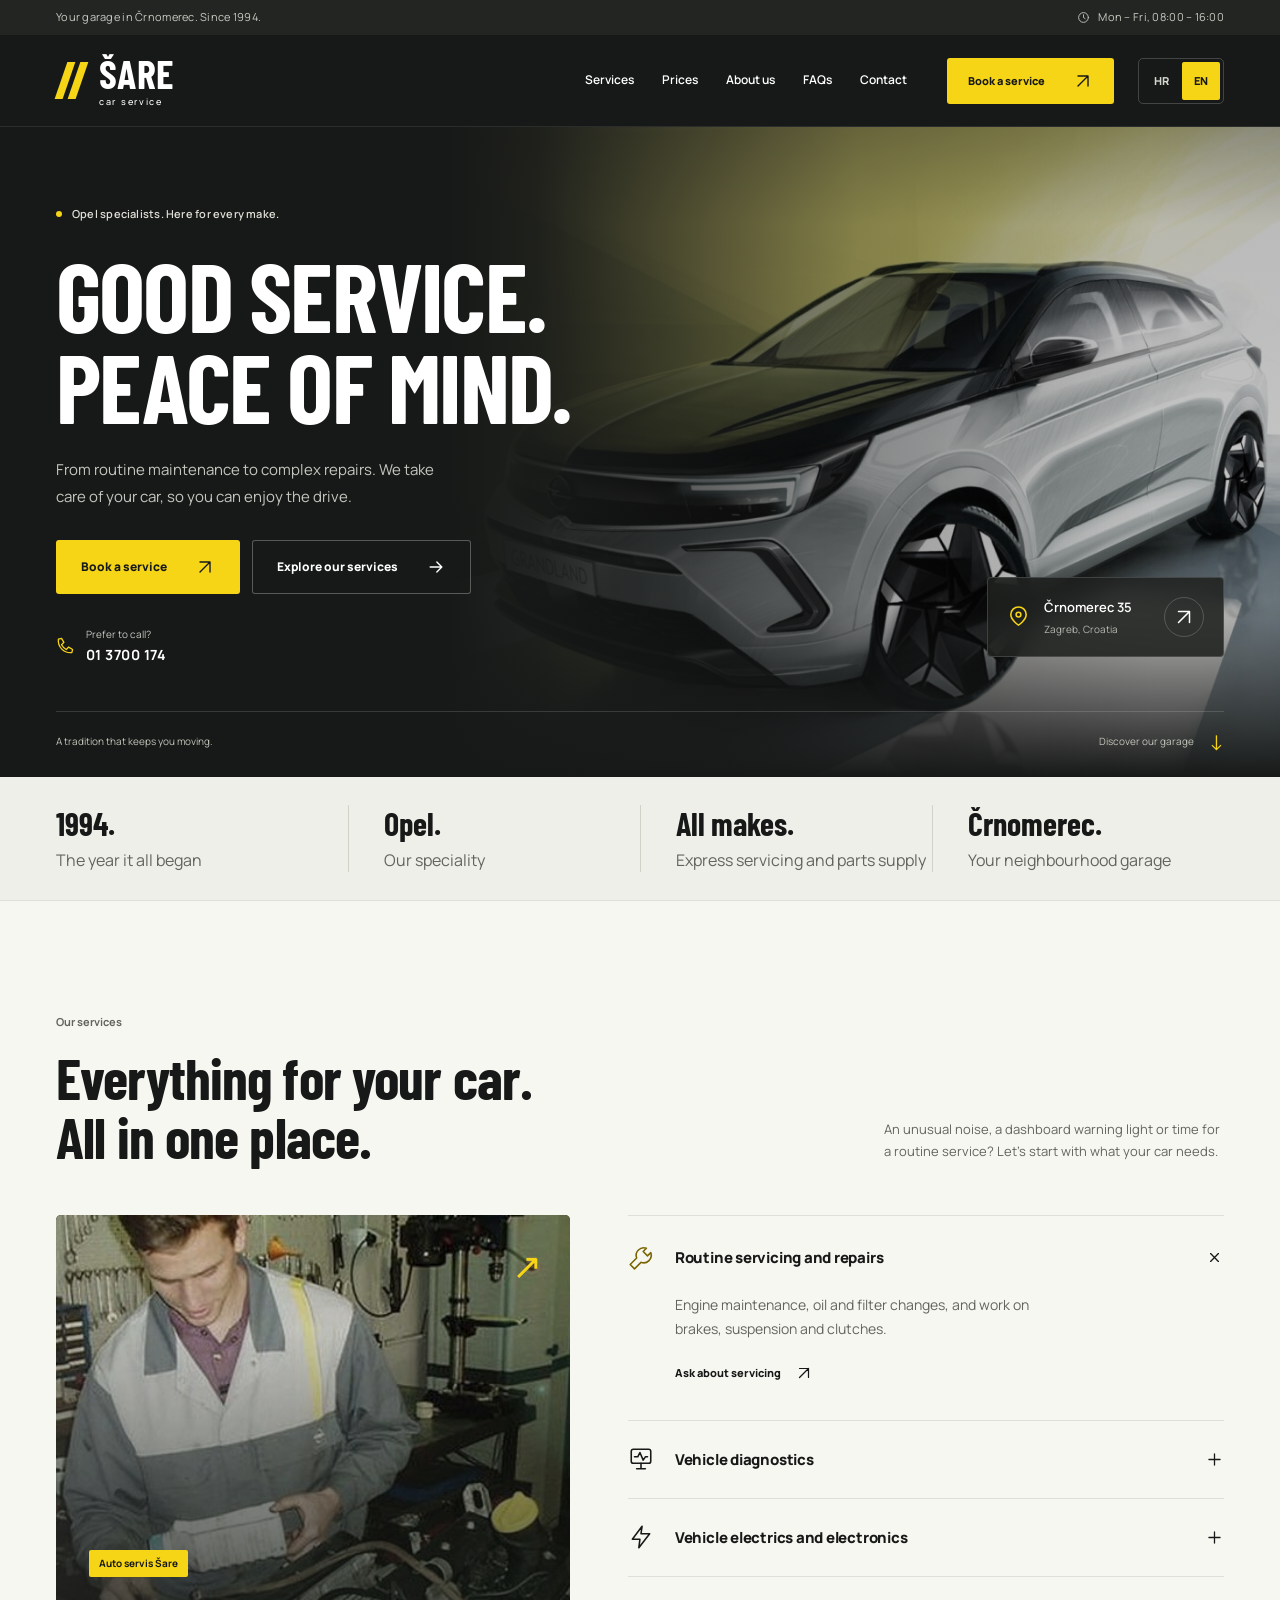
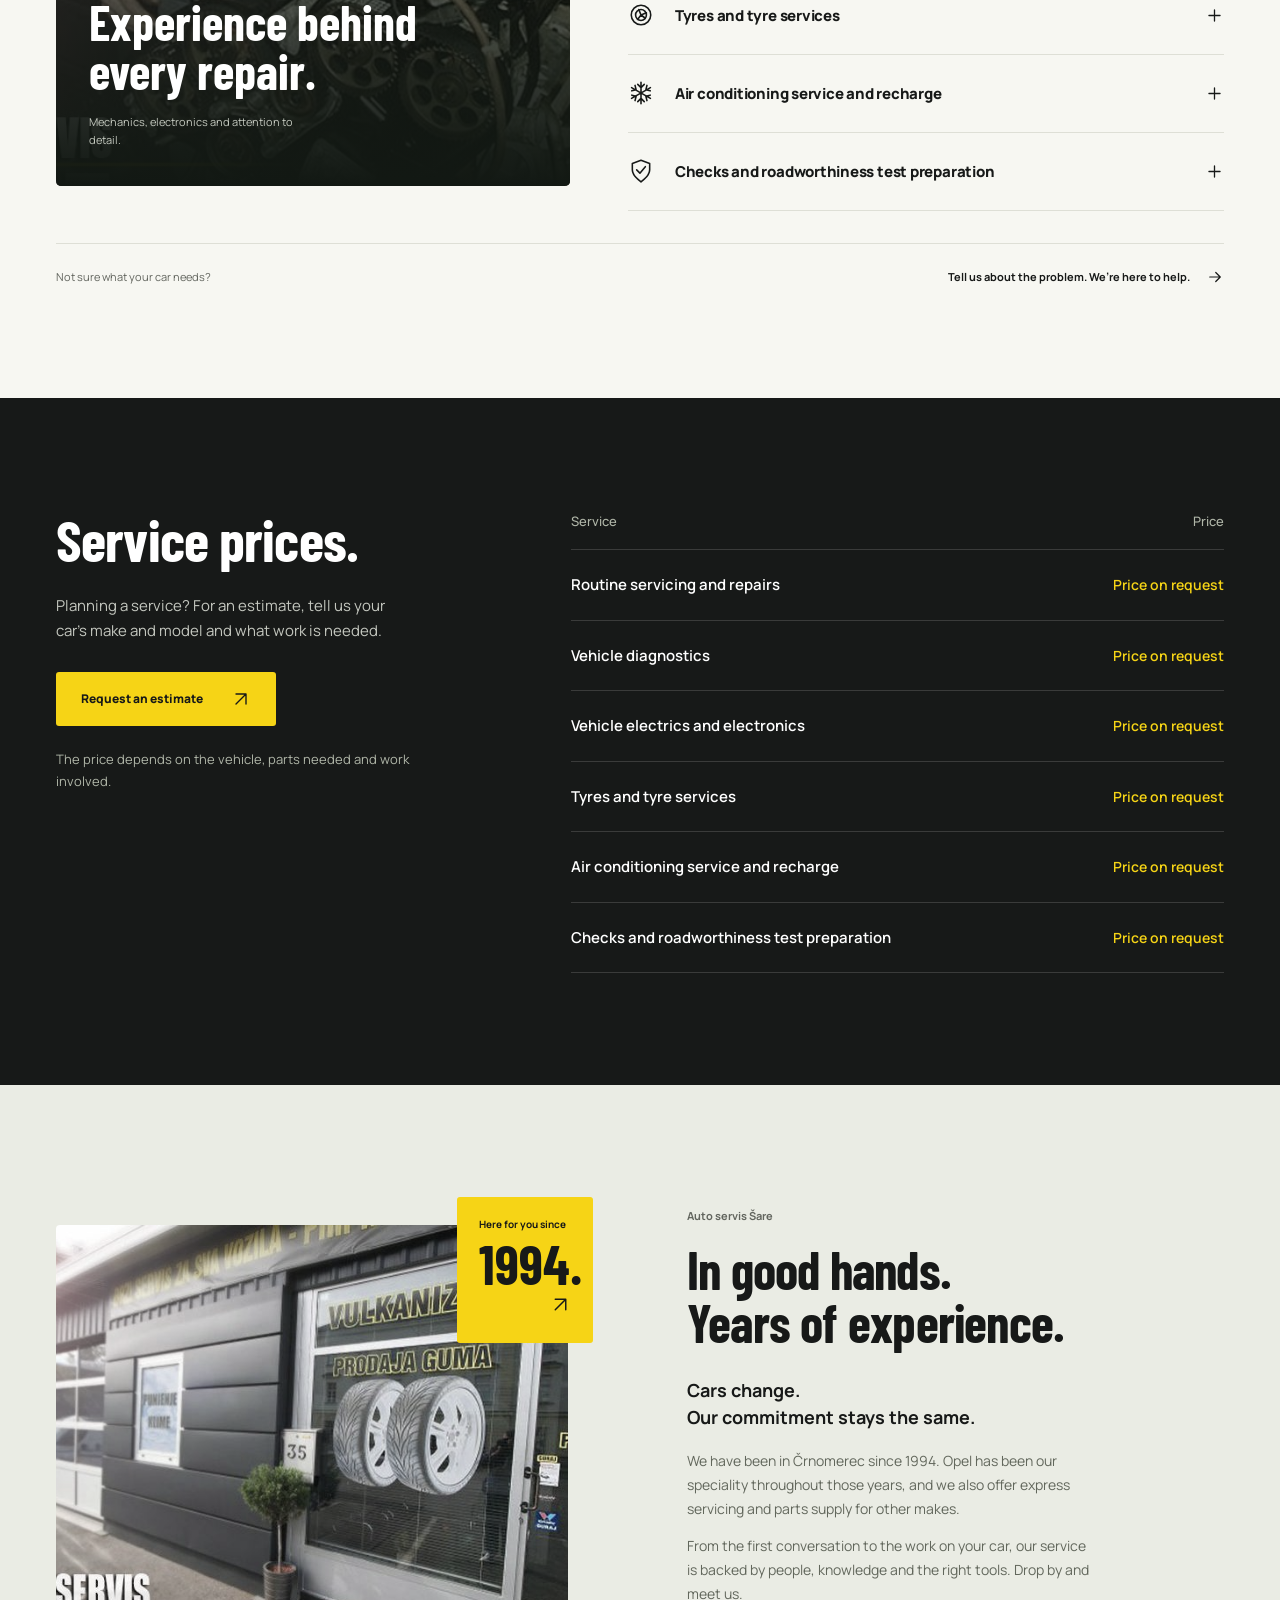
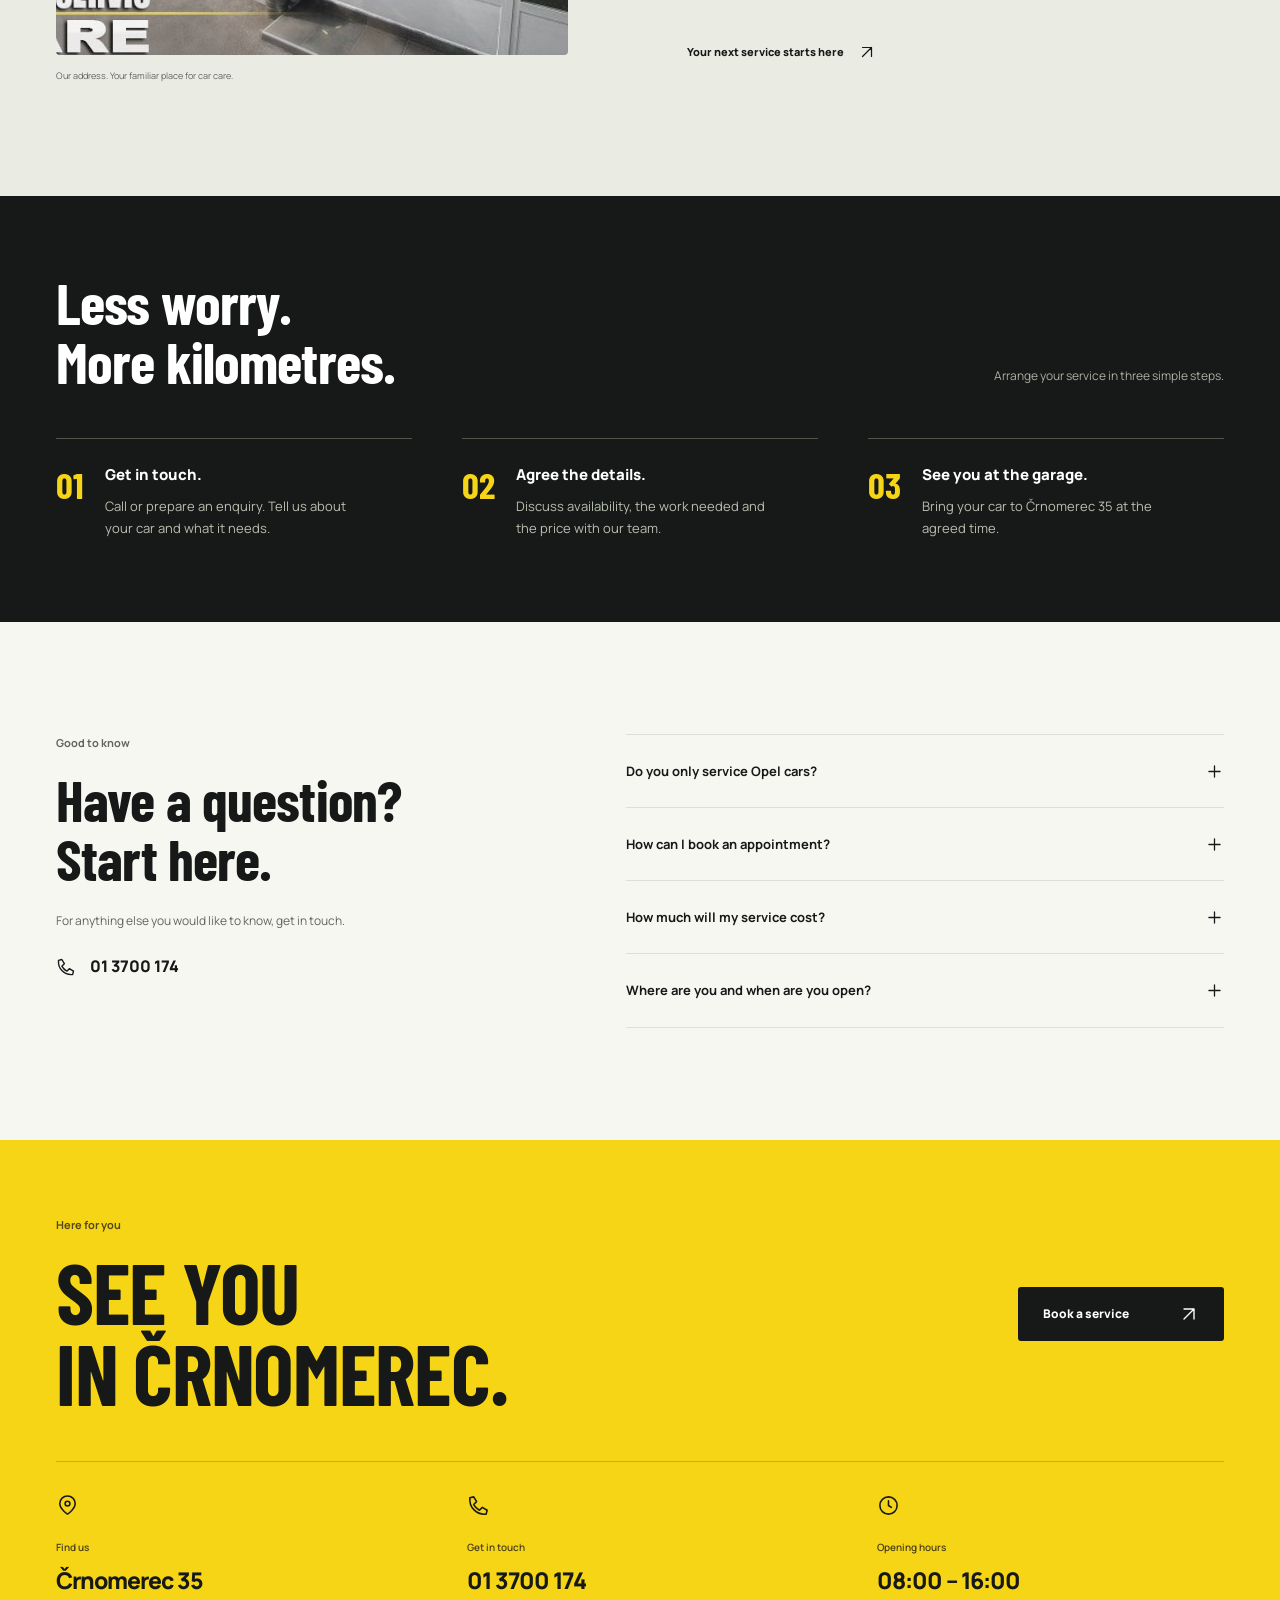
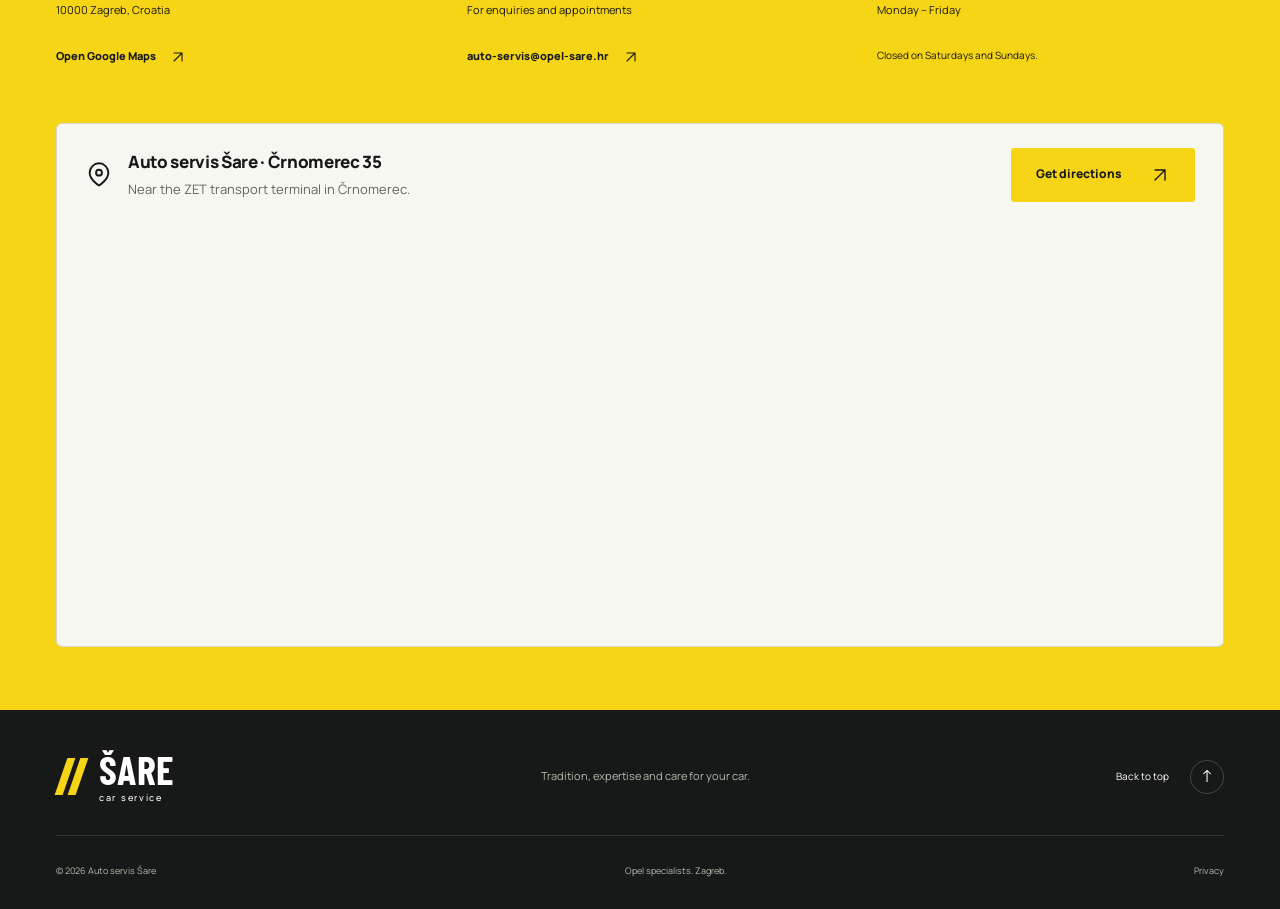
==== en/index.html @ f27bded2 "Add support for english" ====
<!doctype html>
<html lang="en">
  <head>
    <meta charset="utf-8" />
    <meta name="viewport" content="width=device-width, initial-scale=1" />
    <meta name="theme-color" content="#171918" />
    <meta
      name="description"
      content="Auto servis Šare in Črnomerec, Zagreb. Opel specialists since 1994. Servicing, diagnostics, vehicle electrics, tyres and air conditioning. Book a service."
    />
    <title>Auto servis Šare — Good service. Peace of mind.</title>
    <link
      rel="canonical"
      href="https://markozivko.github.io/auto-servis-sare/en/"
    />
    <link
      rel="alternate"
      hreflang="hr"
      href="https://markozivko.github.io/auto-servis-sare/"
    />
    <link
      rel="alternate"
      hreflang="en"
      href="https://markozivko.github.io/auto-servis-sare/en/"
    />
    <link
      rel="alternate"
      hreflang="x-default"
      href="https://markozivko.github.io/auto-servis-sare/"
    />
    <link rel="icon" href="../assets/favicon.svg" type="image/svg+xml" />
    <link
      rel="preload"
      href="../assets/barlow-condensed-bold.ttf"
      as="font"
      type="font/ttf"
      crossorigin
    />
    <link
      rel="preload"
      href="../assets/manrope-variable.ttf"
      as="font"
      type="font/ttf"
      crossorigin
    />
    <link rel="stylesheet" href="../styles.css" />
    <script src="../app.js" defer></script>
  </head>
  <body>
    <a class="skip-link" href="#sadrzaj">Skip to content</a>
    <svg
      class="icon-sprite"
      xmlns="http://www.w3.org/2000/svg"
      aria-hidden="true"
    >
      <symbol id="i-arrow" viewBox="0 0 24 24">
        <path d="M5 12h14m-6-6 6 6-6 6" />
      </symbol>
      <symbol id="i-up-right" viewBox="0 0 24 24">
        <path d="M6 18 18 6M6 6h12v12" />
      </symbol>
      <symbol id="i-phone" viewBox="0 0 24 24">
        <path d="m7 3 3 5-3 3a15 15 0 0 0 6 6l3-3 5 3-1 4C10 22 2 14 3 4z" />
      </symbol>
      <symbol id="i-pin" viewBox="0 0 24 24">
        <path d="M20 10c0 6-8 11-8 11S4 16 4 10a8 8 0 1 1 16 0Z" />
        <circle cx="12" cy="10" r="2.5" />
      </symbol>
      <symbol id="i-clock" viewBox="0 0 24 24">
        <circle cx="12" cy="12" r="9" />
        <path d="M12 7v5l3 2" />
      </symbol>
      <symbol id="i-wrench" viewBox="0 0 24 24">
        <path d="m14 6 4 4 3-3a7 7 0 0 1-9 9l-6 6-4-4 6-6a7 7 0 0 1 9-9Z" />
      </symbol>
      <symbol id="i-diagnostic" viewBox="0 0 24 24">
        <rect x="3" y="3" width="18" height="13" rx="2" />
        <path d="M8 21h8m-4-5v5M6 10h3l2-4 3 7 2-3h2" />
      </symbol>
      <symbol id="i-bolt" viewBox="0 0 24 24">
        <path d="m13 2-9 12h7l-1 8 10-13h-8z" />
      </symbol>
      <symbol id="i-tyre" viewBox="0 0 24 24">
        <circle cx="12" cy="12" r="9" />
        <circle cx="12" cy="12" r="5" />
        <path d="m10 7 2 5 5-2m-5 2-3 4m3-4 4 3" />
      </symbol>
      <symbol id="i-snow" viewBox="0 0 24 24">
        <path
          d="M12 2v20M3.3 7l17.4 10M3.3 17 20.7 7M9 4l3 3 3-3M9 20l3-3 3 3M3.5 10l4-1-1-4m11 14-1-4 4-1M3.5 14l4 1-1 4m11-14-1 4 4 1"
        />
      </symbol>
      <symbol id="i-check" viewBox="0 0 24 24">
        <path d="m5 12 4 4L19 6" />
      </symbol>
      <symbol id="i-shield" viewBox="0 0 24 24">
        <path d="m12 2 8 3v6c0 5-8 11-8 11S4 16 4 11V5Z" />
        <path d="m8 11 3 3 5-6" />
      </symbol>
      <symbol id="i-plus" viewBox="0 0 24 24">
        <path d="M12 5v14M5 12h14" />
      </symbol>
      <symbol id="i-close" viewBox="0 0 24 24">
        <path d="m6 6 12 12M6 18 18 6" />
      </symbol>
      <symbol id="i-mail" viewBox="0 0 24 24">
        <rect x="3" y="5" width="18" height="14" rx="2" />
        <path d="m3 6 9 7 9-7" />
      </symbol>
    </svg>

    <div class="utility-bar">
      <div class="container utility-inner">
        <span>Your garage in Črnomerec. Since 1994.</span>
        <span
          ><svg class="icon" aria-hidden="true"><use href="#i-clock" /></svg>Mon
          – Fri, 08:00 – 16:00</span
        >
      </div>
    </div>
    <header class="site-header">
      <div class="container nav-inner">
        <a class="brand" href="#pocetna" aria-label="Auto servis Šare — home">
          <span class="brand-mark" aria-hidden="true"><i></i><i></i></span>
          <span class="brand-name">ŠARE<span>car service</span></span>
        </a>
        <nav class="language-switch" aria-label="Choose language">
          <a
            href="../"
            lang="hr"
            hreflang="hr"
            aria-label="Hrvatski"
            data-language-link
            >HR</a
          >
          <a
            href="./"
            lang="en"
            hreflang="en"
            aria-label="English"
            aria-current="page"
            data-language-link
            >EN</a
          >
        </nav>
        <button
          class="menu-toggle"
          id="menu-toggle"
          type="button"
          aria-expanded="false"
          aria-controls="main-nav"
          aria-label="Open menu"
        >
          <span></span><span></span>
        </button>
        <nav class="main-nav" id="main-nav" aria-label="Main navigation">
          <a href="#usluge">Services</a>
          <a href="#cjenik">Prices</a>
          <a href="#o-nama">About us</a>
          <a href="#pitanja">FAQs</a>
          <a href="#kontakt">Contact</a>
          <button
            class="button button-yellow nav-booking"
            type="button"
            data-booking
          >
            Book a service
            <svg class="icon" aria-hidden="true">
              <use href="#i-up-right" />
            </svg>
          </button>
        </nav>
      </div>
    </header>

    <main id="sadrzaj">
      <section class="hero" id="pocetna" aria-labelledby="hero-title">
        <div class="hero-visual">
          <img
            src="../assets/opel-grandland.jpg"
            width="1200"
            height="713"
            alt="Front view of a silver Opel Grandland"
            fetchpriority="high"
          />
        </div>
        <div class="hero-shade"></div>
        <div class="container hero-inner">
          <div class="hero-content">
            <p class="hero-intro">
              <span class="yellow-dot"></span>Opel specialists. Here for every
              make.
            </p>
            <h1 id="hero-title">
              <span>Good service.</span><span>Peace of mind.</span>
            </h1>
            <p class="hero-description">
              From routine maintenance to complex repairs. We take care of your
              car, so you can enjoy the drive.
            </p>
            <div class="hero-actions">
              <button class="button button-yellow" type="button" data-booking>
                Book a service
                <svg class="icon" aria-hidden="true">
                  <use href="#i-up-right" />
                </svg>
              </button>
              <a class="button button-outline" href="#usluge"
                >Explore our services
                <svg class="icon" aria-hidden="true">
                  <use href="#i-arrow" /></svg
              ></a>
            </div>
            <a class="hero-phone" href="tel:+38513700174"
              ><svg class="icon" aria-hidden="true"><use href="#i-phone" /></svg
              ><span>Prefer to call?<strong>01 3700 174</strong></span></a
            >
          </div>
          <div class="hero-location">
            <svg class="icon" aria-hidden="true"><use href="#i-pin" /></svg
            ><span>Črnomerec 35<span>Zagreb, Croatia</span></span
            ><a href="#kontakt" aria-label="Find our garage in Črnomerec"
              ><svg class="icon" aria-hidden="true">
                <use href="#i-up-right" /></svg
            ></a>
          </div>
          <div class="hero-bottom">
            <span>A tradition that keeps you moving.</span
            ><a href="#usluge"
              >Discover our garage <span aria-hidden="true">↓</span></a
            >
          </div>
        </div>
      </section>

      <div class="trust-strip">
        <div class="container trust-grid">
          <div><strong>1994.</strong><span>The year it all began</span></div>
          <div><strong>Opel.</strong><span>Our speciality</span></div>
          <div>
            <strong>All makes.</strong
            ><span>Express servicing and parts supply</span>
          </div>
          <div>
            <strong>Črnomerec.</strong><span>Your neighbourhood garage</span>
          </div>
        </div>
      </div>

      <section
        class="section services-section"
        id="usluge"
        aria-labelledby="services-title"
      >
        <div class="container">
          <div class="section-heading">
            <div>
              <p class="section-kicker">Our services</p>
              <h2 id="services-title">
                Everything for your car.<br />All in one place.
              </h2>
            </div>
            <p>
              An unusual noise, a dashboard warning light or time for a routine
              service? Let’s start with what your car needs.
            </p>
          </div>
          <div class="services-layout">
            <div class="service-photo">
              <img
                src="../assets/mehanika.jpg"
                width="800"
                height="490"
                alt="A mechanic working on an engine at Auto servis Šare"
                loading="lazy"
              />
              <div class="service-photo-caption">
                <span class="photo-tag">Auto servis Šare</span>
                <h3>Experience behind<br />every repair.</h3>
                <p>Mechanics, electronics and attention to detail.</p>
              </div>
              <span class="photo-corner" aria-hidden="true">↗</span>
            </div>
            <div class="service-list">
              <details class="service-item" open>
                <summary>
                  <svg class="service-icon" aria-hidden="true">
                    <use href="#i-wrench" />
                  </svg>
                  <h3>Routine servicing and repairs</h3>
                  <svg class="icon expand-icon" aria-hidden="true">
                    <use href="#i-plus" />
                  </svg>
                </summary>
                <div class="service-content">
                  <p>
                    Engine maintenance, oil and filter changes, and work on
                    brakes, suspension and clutches.
                  </p>
                  <button
                    class="text-button"
                    type="button"
                    data-booking
                    data-service="mechanics"
                  >
                    Ask about servicing
                    <svg class="icon" aria-hidden="true">
                      <use href="#i-up-right" />
                    </svg>
                  </button>
                </div>
              </details>
              <details class="service-item">
                <summary>
                  <svg class="service-icon" aria-hidden="true">
                    <use href="#i-diagnostic" />
                  </svg>
                  <h3>Vehicle diagnostics</h3>
                  <svg class="icon expand-icon" aria-hidden="true">
                    <use href="#i-plus" />
                  </svg>
                </summary>
                <div class="service-content">
                  <p>
                    Checking vehicle systems with diagnostic equipment and
                    identifying the cause of reported problems.
                  </p>
                  <button
                    class="text-button"
                    type="button"
                    data-booking
                    data-service="diagnostics"
                  >
                    Ask about diagnostics
                    <svg class="icon" aria-hidden="true">
                      <use href="#i-up-right" />
                    </svg>
                  </button>
                </div>
              </details>
              <details class="service-item">
                <summary>
                  <svg class="service-icon" aria-hidden="true">
                    <use href="#i-bolt" />
                  </svg>
                  <h3>Vehicle electrics and electronics</h3>
                  <svg class="icon expand-icon" aria-hidden="true">
                    <use href="#i-plus" />
                  </svg>
                </summary>
                <div class="service-content">
                  <p>
                    Inspection and repair of your car’s wiring, electrical
                    components and electronics.
                  </p>
                  <button
                    class="text-button"
                    type="button"
                    data-booking
                    data-service="electrics"
                  >
                    Ask about electrical repairs
                    <svg class="icon" aria-hidden="true">
                      <use href="#i-up-right" />
                    </svg>
                  </button>
                </div>
              </details>
              <details class="service-item">
                <summary>
                  <svg class="service-icon" aria-hidden="true">
                    <use href="#i-tyre" />
                  </svg>
                  <h3>Tyres and tyre services</h3>
                  <svg class="icon expand-icon" aria-hidden="true">
                    <use href="#i-plus" />
                  </svg>
                </summary>
                <div class="service-content">
                  <p>
                    Tyre supply, fitting and balancing, with checks of tyre
                    condition and pressure.
                  </p>
                  <button
                    class="text-button"
                    type="button"
                    data-booking
                    data-service="tyres"
                  >
                    Ask about tyres
                    <svg class="icon" aria-hidden="true">
                      <use href="#i-up-right" />
                    </svg>
                  </button>
                </div>
              </details>
              <details class="service-item">
                <summary>
                  <svg class="service-icon" aria-hidden="true">
                    <use href="#i-snow" />
                  </svg>
                  <h3>Air conditioning service and recharge</h3>
                  <svg class="icon expand-icon" aria-hidden="true">
                    <use href="#i-plus" />
                  </svg>
                </summary>
                <div class="service-content">
                  <p>
                    Air conditioning inspection, recharge and repair. Tell us
                    your car model and the problem you have noticed.
                  </p>
                  <button
                    class="text-button"
                    type="button"
                    data-booking
                    data-service="air-conditioning"
                  >
                    Ask about air conditioning
                    <svg class="icon" aria-hidden="true">
                      <use href="#i-up-right" />
                    </svg>
                  </button>
                </div>
              </details>
              <details class="service-item">
                <summary>
                  <svg class="service-icon" aria-hidden="true">
                    <use href="#i-shield" />
                  </svg>
                  <h3>Checks and roadworthiness test preparation</h3>
                  <svg class="icon expand-icon" aria-hidden="true">
                    <use href="#i-plus" />
                  </svg>
                </summary>
                <div class="service-content">
                  <p>
                    Vehicle checks, preparation for the roadworthiness test and
                    headlight polishing.
                  </p>
                  <button
                    class="text-button"
                    type="button"
                    data-booking
                    data-service="inspection"
                  >
                    Ask about vehicle checks
                    <svg class="icon" aria-hidden="true">
                      <use href="#i-up-right" />
                    </svg>
                  </button>
                </div>
              </details>
            </div>
          </div>
          <div class="services-note">
            <span>Not sure what your car needs?</span
            ><a href="tel:+38513700174"
              >Tell us about the problem. We’re here to help.<svg
                class="icon"
                aria-hidden="true"
              >
                <use href="#i-arrow" /></svg
            ></a>
          </div>
        </div>
      </section>

      <section
        class="section pricing-section"
        id="cjenik"
        aria-labelledby="pricing-title"
      >
        <div class="container pricing-layout">
          <div class="pricing-intro">
            <h2 id="pricing-title">Service prices.</h2>
            <p>
              Planning a service? For an estimate, tell us your car’s make and
              model and what work is needed.
            </p>
            <button
              class="button button-yellow"
              type="button"
              data-booking
              data-service="other"
            >
              Request an estimate
              <svg class="icon" aria-hidden="true">
                <use href="#i-up-right" />
              </svg>
            </button>
            <p class="pricing-note">
              The price depends on the vehicle, parts needed and work involved.
            </p>
          </div>
          <div class="pricing-table-wrap">
            <table class="pricing-table">
              <caption class="sr-only">
                Overview of our services. Prices are currently available on
                request.
              </caption>
              <thead>
                <tr>
                  <th scope="col">Service</th>
                  <th scope="col">Price</th>
                </tr>
              </thead>
              <!-- Replace the text in .price-value with confirmed prices. -->
              <tbody>
                <tr>
                  <th scope="row">Routine servicing and repairs</th>
                  <td class="price-value">Price on request</td>
                </tr>
                <tr>
                  <th scope="row">Vehicle diagnostics</th>
                  <td class="price-value">Price on request</td>
                </tr>
                <tr>
                  <th scope="row">Vehicle electrics and electronics</th>
                  <td class="price-value">Price on request</td>
                </tr>
                <tr>
                  <th scope="row">Tyres and tyre services</th>
                  <td class="price-value">Price on request</td>
                </tr>
                <tr>
                  <th scope="row">Air conditioning service and recharge</th>
                  <td class="price-value">Price on request</td>
                </tr>
                <tr>
                  <th scope="row">
                    Checks and roadworthiness test preparation
                  </th>
                  <td class="price-value">Price on request</td>
                </tr>
              </tbody>
            </table>
          </div>
        </div>
      </section>

      <section
        class="section about-section"
        id="o-nama"
        aria-labelledby="about-title"
      >
        <div class="container about-layout">
          <div class="about-visual">
            <img
              src="../assets/servis-eksterijer.jpg"
              width="800"
              height="490"
              alt="Entrance to Auto servis Šare at Črnomerec 35"
              loading="lazy"
            />
            <div class="since-badge">
              <span>Here for you since</span><strong>1994.</strong
              ><svg class="icon" aria-hidden="true">
                <use href="#i-up-right" />
              </svg>
            </div>
            <p class="photo-credit">
              Our address. Your familiar place for car care.
            </p>
          </div>
          <div class="about-copy">
            <p class="section-kicker">Auto servis Šare</p>
            <h2 id="about-title">In good hands.<br />Years of experience.</h2>
            <p class="about-lead">
              Cars change.<br />Our commitment stays the same.
            </p>
            <p>
              We have been in Črnomerec since 1994. Opel has been our speciality
              throughout those years, and we also offer express servicing and
              parts supply for other makes.
            </p>
            <p>
              From the first conversation to the work on your car, our service
              is backed by people, knowledge and the right tools. Drop by and
              meet us.
            </p>
            <a class="text-link" href="#kontakt"
              >Your next service starts here
              <svg class="icon" aria-hidden="true">
                <use href="#i-up-right" /></svg
            ></a>
          </div>
        </div>
      </section>

      <section class="process-section" aria-labelledby="process-title">
        <div class="container">
          <div class="process-heading">
            <h2 id="process-title">Less worry.<br />More kilometres.</h2>
            <p>Arrange your service in three simple steps.</p>
          </div>
          <ol class="process-grid">
            <li>
              <span class="step-number">01</span>
              <div>
                <h3>Get in touch.</h3>
                <p>
                  Call or prepare an enquiry. Tell us about your car and what it
                  needs.
                </p>
              </div>
            </li>
            <li>
              <span class="step-number">02</span>
              <div>
                <h3>Agree the details.</h3>
                <p>
                  Discuss availability, the work needed and the price with our
                  team.
                </p>
              </div>
            </li>
            <li>
              <span class="step-number">03</span>
              <div>
                <h3>See you at the garage.</h3>
                <p>Bring your car to Črnomerec 35 at the agreed time.</p>
              </div>
            </li>
          </ol>
        </div>
      </section>

      <section
        class="section faq-section"
        id="pitanja"
        aria-labelledby="faq-title"
      >
        <div class="container faq-layout">
          <div class="faq-heading">
            <p class="section-kicker">Good to know</p>
            <h2 id="faq-title">Have a question?<br />Start here.</h2>
            <p>For anything else you would like to know, get in touch.</p>
            <a class="text-link" href="tel:+38513700174"
              ><svg class="icon" aria-hidden="true"><use href="#i-phone" /></svg
              >01 3700 174</a
            >
          </div>
          <div class="faq-list">
            <details>
              <summary>
                Do you only service Opel cars?<svg
                  class="icon expand-icon"
                  aria-hidden="true"
                >
                  <use href="#i-plus" />
                </svg>
              </summary>
              <p>
                Opel is our speciality. We also offer express servicing and
                parts supply for other makes. Tell us your car model and the
                service you need so we can agree the details.
              </p>
            </details>
            <details>
              <summary>
                How can I book an appointment?<svg
                  class="icon expand-icon"
                  aria-hidden="true"
                >
                  <use href="#i-plus" />
                </svg>
              </summary>
              <p>
                Call <a href="tel:+38513700174">01 3700 174</a> on weekdays from
                08:00 to 16:00 or send us an email. Your appointment is
                confirmed once agreed with the garage.
              </p>
            </details>
            <details>
              <summary>
                How much will my service cost?<svg
                  class="icon expand-icon"
                  aria-hidden="true"
                >
                  <use href="#i-plus" />
                </svg>
              </summary>
              <p>
                The price depends on the vehicle, parts needed and work
                involved. For an estimate, send us your car’s make and model and
                a description of the service you need.
              </p>
            </details>
            <details>
              <summary>
                Where are you and when are you open?<svg
                  class="icon expand-icon"
                  aria-hidden="true"
                >
                  <use href="#i-plus" />
                </svg>
              </summary>
              <p>
                You’ll find us at Črnomerec 35 in Zagreb, near the ZET transport
                terminal. We are open Monday to Friday, from 08:00 to 16:00. We
                are closed on Saturdays and Sundays.
              </p>
            </details>
          </div>
        </div>
      </section>

      <section
        class="contact-section"
        id="kontakt"
        aria-labelledby="contact-title"
      >
        <div class="container">
          <div class="contact-heading">
            <div>
              <p class="section-kicker">Here for you</p>
              <h2 id="contact-title">See you<br />in Črnomerec.</h2>
            </div>
            <button class="button button-dark" type="button" data-booking>
              Book a service
              <svg class="icon" aria-hidden="true">
                <use href="#i-up-right" />
              </svg>
            </button>
          </div>
          <div class="contact-grid">
            <div class="contact-item">
              <svg class="contact-icon" aria-hidden="true">
                <use href="#i-pin" />
              </svg>
              <p>Find us</p>
              <h3>Črnomerec 35</h3>
              <span>10000 Zagreb, Croatia</span
              ><a
                href="https://www.google.com/maps?cid=3651087283997827513"
                target="_blank"
                rel="noopener noreferrer"
                >Open Google Maps
                <svg class="icon" aria-hidden="true">
                  <use href="#i-up-right" /></svg
                ><span class="sr-only"> (new tab)</span></a
              >
            </div>
            <div class="contact-item">
              <svg class="contact-icon" aria-hidden="true">
                <use href="#i-phone" />
              </svg>
              <p>Get in touch</p>
              <h3><a href="tel:+38513700174">01 3700 174</a></h3>
              <span>For enquiries and appointments</span
              ><a href="mailto:auto-servis@opel-sare.hr"
                >auto-servis@opel-sare.hr
                <svg class="icon" aria-hidden="true">
                  <use href="#i-up-right" /></svg
              ></a>
            </div>
            <div class="contact-item">
              <svg class="contact-icon" aria-hidden="true">
                <use href="#i-clock" />
              </svg>
              <p>Opening hours</p>
              <h3>08:00 – 16:00</h3>
              <span>Monday – Friday</span
              ><span class="weekend-note"
                >Closed on Saturdays and Sundays.</span
              >
            </div>
          </div>
          <div class="location-map" aria-labelledby="map-title">
            <div class="map-toolbar">
              <div class="map-description">
                <svg class="icon" aria-hidden="true">
                  <use href="#i-pin" />
                </svg>
                <div>
                  <h3 id="map-title">Auto servis Šare · Črnomerec 35</h3>
                  <p>Near the ZET transport terminal in Črnomerec.</p>
                </div>
              </div>
              <a
                class="button button-yellow"
                href="https://www.google.com/maps/dir/?api=1&amp;destination=45.8172058%2C15.9369876&amp;travelmode=driving"
                target="_blank"
                rel="noopener noreferrer"
              >
                Get directions
                <svg class="icon" aria-hidden="true">
                  <use href="#i-up-right" />
                </svg>
                <span class="sr-only"> (Google Maps, new tab)</span>
              </a>
            </div>
            <iframe
              class="map-frame"
              src="https://www.google.com/maps/embed?pb=!1m18!1m12!1m3!1d3236.9121084749286!2d15.936987600000002!3d45.8172058!2m3!1f0!2f0!3f0!3m2!1i1024!2i768!4f13.1!3m3!1m2!1s0x4765d6d4f87176b3%3A0x32ab448a5ea2e1b9!2sAuto%20servis%20%C5%A0are!5e1!3m2!1sen!2sen!4v1791269556312!5m2!1sen!2sen"
              title="Google Map: Auto servis Šare, Črnomerec 35, Zagreb"
              width="1280"
              height="420"
              loading="lazy"
              referrerpolicy="strict-origin-when-cross-origin"
              allowfullscreen
            ></iframe>
          </div>
        </div>
      </section>
    </main>

    <footer class="site-footer">
      <div class="container footer-top">
        <a
          class="brand"
          href="#pocetna"
          aria-label="Auto servis Šare — back to top"
          ><span class="brand-mark" aria-hidden="true"><i></i><i></i></span
          ><span class="brand-name">ŠARE<span>car service</span></span></a
        >
        <p>Tradition, expertise and care for your car.</p>
        <a class="back-top" href="#pocetna"
          >Back to top <span aria-hidden="true">↑</span></a
        >
      </div>
      <div class="container footer-bottom">
        <span>© <span data-year>2026</span> Auto servis Šare</span
        ><span>Opel specialists. Zagreb.</span
        ><button class="footer-privacy" type="button" data-privacy>
          Privacy
        </button>
      </div>
    </footer>

    <div class="mobile-action-bar">
      <a href="tel:+38513700174"
        ><svg class="icon" aria-hidden="true"><use href="#i-phone" /></svg>Call
        the garage</a
      ><button type="button" data-booking>
        Book a service
        <svg class="icon" aria-hidden="true"><use href="#i-up-right" /></svg>
      </button>
    </div>

    <dialog
      class="booking-dialog"
      id="booking-dialog"
      aria-labelledby="booking-title"
    >
      <button
        class="dialog-close"
        type="button"
        data-close-dialog
        aria-label="Close form"
      >
        <svg class="icon" aria-hidden="true"><use href="#i-close" /></svg>
      </button>
      <div class="dialog-intro">
        <p class="section-kicker">Auto servis Šare</p>
        <h2 id="booking-title">Let’s start with your car.</h2>
        <p>
          Tell us what you need. We’ll prepare an email for you to review and
          send to the garage.
        </p>
      </div>
      <form id="booking-form">
        <div class="form-grid">
          <div class="field">
            <label for="name">Full name <span aria-hidden="true">*</span></label
            ><input
              id="name"
              name="name"
              autocomplete="name"
              maxlength="100"
              required
            />
          </div>
          <div class="field">
            <label for="email">Email <span aria-hidden="true">*</span></label
            ><input
              id="email"
              name="email"
              type="email"
              autocomplete="email"
              spellcheck="false"
              maxlength="150"
              required
            />
          </div>
          <div class="field">
            <label for="phone">Phone <span>(optional)</span></label
            ><input
              id="phone"
              name="phone"
              type="tel"
              autocomplete="tel"
              maxlength="40"
            />
          </div>
          <div class="field">
            <label for="vehicle">Make and model <span>(optional)</span></label
            ><input
              id="vehicle"
              name="vehicle"
              autocomplete="off"
              placeholder="E.g. Opel Astra, 2018…"
              maxlength="120"
            />
          </div>
          <div class="field field-full">
            <label for="service"
              >Service <span aria-hidden="true">*</span></label
            ><select id="service" name="service" required>
              <option value="">Select a service</option>
              <option value="mechanics">Routine servicing and repairs</option>
              <option value="diagnostics">Vehicle diagnostics</option>
              <option value="electrics">
                Vehicle electrics and electronics
              </option>
              <option value="tyres">Tyres and tyre services</option>
              <option value="air-conditioning">Air conditioning service</option>
              <option value="inspection">
                Checks and roadworthiness test preparation
              </option>
              <option value="other">Other / not sure</option>
            </select>
          </div>
          <div class="field field-full">
            <label for="message"
              >How can we help? <span aria-hidden="true">*</span></label
            ><textarea
              id="message"
              name="message"
              rows="3"
              maxlength="2000"
              placeholder="Describe the service you need or the problem you have noticed…"
              required
            ></textarea>
          </div>
        </div>
        <p class="form-note">
          Fields marked with an asterisk are required. You send your enquiry
          from your email app. Appointments are agreed directly with the garage.
        </p>
        <button class="button button-dark form-submit" type="submit">
          Prepare email
          <svg class="icon" aria-hidden="true"><use href="#i-arrow" /></svg>
        </button>
        <p class="form-phone">
          To arrange a service by phone:
          <a href="tel:+38513700174">01 3700 174</a>
        </p>
      </form>
      <div id="booking-result" hidden>
        <p class="result-heading">
          <svg class="icon" aria-hidden="true"><use href="#i-check" /></svg>Your
          enquiry is ready. It has not been sent yet.
        </p>
        <label class="preview-label" for="inquiry-preview"
          >Preview your message</label
        ><textarea id="inquiry-preview" rows="9" readonly></textarea>
        <a
          class="button button-dark"
          id="email-draft"
          href="mailto:auto-servis@opel-sare.hr"
          >Open email app
          <svg class="icon" aria-hidden="true"><use href="#i-mail" /></svg
        ></a>
        <p class="form-note">
          If your email app does not open, copy the message and send it to
          <a href="mailto:auto-servis@opel-sare.hr">auto-servis@opel-sare.hr</a
          >.
        </p>
        <div class="result-actions">
          <button class="text-button" id="edit-inquiry" type="button">
            Edit enquiry</button
          ><button class="text-button" id="copy-inquiry" type="button">
            Copy message
          </button>
        </div>
        <p id="copy-status" class="copy-status" aria-live="polite"></p>
      </div>
    </dialog>
    <dialog
      class="privacy-dialog"
      id="privacy-dialog"
      aria-labelledby="privacy-title"
    >
      <button
        class="dialog-close"
        type="button"
        data-close-dialog
        aria-label="Close privacy information"
      >
        <svg class="icon" aria-hidden="true"><use href="#i-close" /></svg>
      </button>
      <h2 id="privacy-title">Your data.</h2>
      <p>This website does not use its own analytics or marketing cookies.</p>
      <p>
        The details you enter in the form are used to prepare an email in your
        browser. The website does not store them on a server or send them
        automatically. You send the message yourself through your email app.
      </p>
      <p>
        We use an embedded Google Map to show our location. When the map loads,
        your browser connects to Google’s servers. The map and directions links
        are subject to
        <a
          href="https://policies.google.com/privacy?hl=en"
          target="_blank"
          rel="noopener noreferrer"
          >Google’s Privacy Policy<span class="sr-only"> (new tab)</span></a
        >.
      </p>
      <p>
        If you have any questions, contact us at
        <a href="mailto:auto-servis@opel-sare.hr">auto-servis@opel-sare.hr</a>.
      </p>
    </dialog>
    <noscript
      ><div class="no-script-note">
        To arrange a service, call
        <a href="tel:+38513700174">01 3700 174</a> or email
        <a href="mailto:auto-servis@opel-sare.hr">auto-servis@opel-sare.hr</a>.
      </div>
      <style>
        [data-booking],
        [data-privacy],
        .menu-toggle {
          display: none !important;
        }
        @media (max-width: 999px) {
          .main-nav {
            display: flex !important;
            position: static !important;
            flex-wrap: wrap;
          }
          .nav-inner {
            height: auto;
            min-height: 76px;
            padding-block: 12px;
            flex-wrap: wrap;
          }
          .main-nav {
            width: 100%;
            flex-direction: row;
            gap: 8px 20px;
            padding: 12px 0 0;
            box-shadow: none;
          }
          .site-header {
            position: relative;
          }
          .mobile-action-bar {
            grid-template-columns: 1fr;
          }
        }
      </style></noscript
    >
  </body>
</html>
---- styles.css ----
@font-face {
  font-family: Manrope;
  src: url("assets/manrope-variable.ttf") format("truetype");
  font-weight: 200 800;
  font-style: normal;
  font-display: swap;
}
@font-face {
  font-family: "Barlow Condensed";
  src: url("assets/barlow-condensed-bold.ttf") format("truetype");
  font-weight: 700;
  font-style: normal;
  font-display: swap;
}

:root {
  --ink: #171918;
  --ink-soft: #242724;
  --paper: #f7f7f2;
  --white: #fff;
  --yellow: #f6d416;
  --muted: #62655e;
  --line: #dedfd6;
  --font: "Manrope", Arial, sans-serif;
  --display: "Barlow Condensed", "Arial Narrow", sans-serif;
  --container: 1280px;
}
* {
  box-sizing: border-box;
}
html {
  scroll-behavior: smooth;
  scroll-padding-top: 110px;
}
body {
  margin: 0;
  background: var(--paper);
  color: var(--ink);
  font-family: var(--font);
  font-size: 15px;
  line-height: 1.7;
  -webkit-font-smoothing: antialiased;
}
body.dialog-open {
  overflow: hidden;
}
button,
input,
select,
textarea {
  font: inherit;
}
button,
a {
  -webkit-tap-highlight-color: transparent;
  touch-action: manipulation;
}
button {
  cursor: pointer;
}
a {
  color: inherit;
  text-decoration: none;
}
img {
  display: block;
  max-width: 100%;
  height: auto;
}
button {
  border: 0;
}
button:disabled {
  cursor: wait;
}
button:focus-visible,
a:focus-visible,
summary:focus-visible,
input:focus-visible,
select:focus-visible,
textarea:focus-visible {
  outline: 3px solid #867000;
  outline-offset: 5px;
}
.site-header :focus-visible,
.hero :focus-visible,
.site-footer :focus-visible {
  outline-color: var(--yellow);
}
::selection {
  background: var(--yellow);
  color: var(--ink);
}
h1,
h2,
h3,
p {
  margin: 0;
}
h1,
h2,
h3 {
  text-wrap: balance;
}
h2 {
  font-family: var(--display);
  font-size: clamp(44px, 4.5vw, 68px);
  font-weight: 700;
  line-height: 1.02;
  letter-spacing: -0.015em;
}
h3 {
  font-size: 19px;
  font-weight: 800;
  line-height: 1.4;
}
[hidden] {
  display: none !important;
}
.container {
  width: min(var(--container), calc(100% - 112px));
  margin-inline: auto;
}
.section {
  padding: 112px 0;
}
.icon-sprite {
  position: absolute;
  width: 0;
  height: 0;
  overflow: hidden;
}
.icon,
.service-icon,
.contact-icon {
  width: 22px;
  height: 22px;
  flex: 0 0 auto;
  fill: none;
  stroke: currentColor;
  stroke-width: 1.65;
  stroke-linecap: round;
  stroke-linejoin: round;
}
.sr-only {
  position: absolute;
  width: 1px;
  height: 1px;
  padding: 0;
  margin: -1px;
  overflow: hidden;
  clip: rect(0, 0, 0, 0);
  white-space: nowrap;
  border: 0;
}
.skip-link {
  position: fixed;
  left: 20px;
  top: 12px;
  transform: translateY(-160%);
  z-index: 20;
  padding: 12px 20px;
  background: var(--yellow);
  font-weight: 800;
}
.skip-link:focus {
  transform: translateY(0);
}
.utility-bar {
  background: #222521;
  color: #c8cac2;
  font-size: 11px;
  letter-spacing: 0.025em;
}
.utility-inner {
  min-height: 35px;
  display: flex;
  align-items: center;
  justify-content: space-between;
  gap: 16px;
}
.utility-inner > span:last-child {
  display: flex;
  gap: 8px;
  align-items: center;
}
.utility-inner .icon {
  width: 13px;
  height: 13px;
}
.site-header {
  position: sticky;
  top: 0;
  z-index: 10;
  background: var(--ink);
  color: var(--white);
  border-bottom: 1px solid #ffffff16;
}
.nav-inner {
  height: 91px;
  display: flex;
  align-items: center;
  justify-content: space-between;
  gap: 24px;
}
.brand {
  display: flex;
  align-items: center;
  gap: 12px;
  flex-shrink: 0;
}
.brand-mark {
  display: flex;
  gap: 5px;
  transform: skew(-19deg);
  margin: 0 5px;
}
.brand-mark i {
  width: 8px;
  height: 37px;
  background: var(--yellow);
}
.brand-name {
  font-family: var(--display);
  font-size: 40px;
  line-height: 0.85;
  letter-spacing: 0.01em;
  font-weight: 700;
}
.brand-name > span {
  display: block;
  font-family: var(--font);
  font-size: 9px;
  line-height: 1;
  letter-spacing: 0.19em;
  margin-top: 7px;
  font-weight: 500;
}
.main-nav {
  display: flex;
  align-items: center;
  margin-left: auto;
  gap: 28px;
  font-size: 12px;
  font-weight: 600;
}
.language-switch {
  display: flex;
  align-items: center;
  flex-shrink: 0;
  gap: 2px;
  order: 2;
  padding: 3px;
  border: 1px solid #ffffff30;
  border-radius: 5px;
}
.language-switch a {
  display: grid;
  place-items: center;
  min-width: 38px;
  min-height: 38px;
  border-radius: 2px;
  color: #d4d6cf;
  font-size: 11px;
  font-weight: 800;
  line-height: 1;
  transition:
    background-color 0.2s,
    color 0.2s;
}
.language-switch a:hover {
  background: #ffffff14;
  color: var(--white);
}
.language-switch a[aria-current="page"] {
  background: var(--yellow);
  color: var(--ink);
}
.main-nav > a {
  padding: 12px 0;
  transition: color 0.2s;
}
.main-nav > a:hover {
  color: var(--yellow);
}
.button {
  display: inline-flex;
  align-items: center;
  justify-content: space-between;
  gap: 28px;
  min-height: 54px;
  padding: 15px 24px;
  border: 1px solid transparent;
  border-radius: 3px;
  font-size: 12px;
  font-weight: 800;
  line-height: 1.4;
  transition:
    background-color 0.2s,
    color 0.2s,
    border-color 0.2s;
}
.button-yellow {
  background: var(--yellow);
  color: var(--ink);
}
.button-yellow:hover {
  background: #ffe65d;
}
.button-dark {
  background: var(--ink);
  color: var(--white);
}
.button-dark:hover {
  background: #3a3d36;
}
.button-outline {
  border-color: #ffffff48;
  color: var(--white);
  background: #17191828;
}
.button-outline:hover {
  background: #ffffff10;
  border-color: var(--white);
}
.button .icon {
  width: 20px;
  height: 20px;
}
.nav-booking {
  margin-left: 12px;
  min-height: 46px;
  padding: 12px 20px;
  font-size: 11px;
}
.menu-toggle {
  display: none;
}

.hero {
  position: relative;
  isolation: isolate;
  background: var(--ink);
  color: var(--white);
  overflow: hidden;
}
.hero-visual {
  position: absolute;
  inset: 0 0 0 30%;
  z-index: -3;
}
.hero-visual img {
  width: 100%;
  height: 100%;
  object-fit: cover;
  object-position: 57% center;
  filter: saturate(0.45) brightness(0.79);
}
.hero-shade {
  position: absolute;
  inset: 0;
  z-index: -2;
  background:
    linear-gradient(
      90deg,
      #171918 0%,
      #171918 35%,
      #171918ee 42%,
      #17191840 67%,
      #17191800 90%
    ),
    linear-gradient(
      0deg,
      #171918 0%,
      #17191800 27%,
      #17191815 85%,
      #17191855 100%
    );
}
.hero-inner {
  position: relative;
  min-height: 650px;
  padding-top: 78px;
  padding-bottom: 96px;
}
.hero-content {
  max-width: 630px;
}
.hero-intro {
  display: flex;
  align-items: center;
  gap: 10px;
  color: #dfdfd7;
  font-size: 11px;
  font-weight: 600;
  letter-spacing: 0.02em;
}
.yellow-dot {
  display: inline-block;
  width: 6px;
  height: 6px;
  border-radius: 50%;
  background: var(--yellow);
  flex-shrink: 0;
}
h1 {
  font-family: var(--display);
  font-weight: 700;
  font-size: clamp(72px, 7.6vw, 112px);
  line-height: 0.94;
  letter-spacing: -0.018em;
  text-transform: uppercase;
  margin: 25px 0 24px;
}
h1 > span {
  display: block;
  white-space: nowrap;
}
.hero-description {
  color: #c4c7bf;
  font-size: 13px;
  line-height: 1.85;
  max-width: 370px;
  text-wrap: pretty;
}
.hero-actions {
  display: flex;
  gap: 12px;
  margin-top: 29px;
  flex-wrap: wrap;
}
.hero-phone {
  display: inline-flex;
  gap: 11px;
  align-items: center;
  margin-top: 32px;
  color: #c4c7bf;
  font-size: 10px;
  line-height: 1.65;
}
.hero-phone .icon {
  width: 19px;
  height: 19px;
  color: var(--yellow);
}
.hero-phone strong {
  display: block;
  font-size: 14px;
  color: var(--white);
  font-weight: 700;
  letter-spacing: 0.035em;
}
.hero-phone:hover strong {
  text-decoration: underline;
  text-underline-offset: 5px;
}
.hero-location {
  position: absolute;
  right: 0;
  bottom: 120px;
  display: flex;
  gap: 14px;
  align-items: center;
  padding: 18px 19px;
  background: #1d201ddc;
  backdrop-filter: blur(12px);
  border: 1px solid #ffffff26;
  border-radius: 4px;
  font-size: 13px;
  font-weight: 600;
}
.hero-location > .icon {
  color: var(--yellow);
  width: 23px;
  height: 23px;
}
.hero-location > span > span {
  display: block;
  font-size: 10px;
  font-weight: 400;
  color: #b3b7ae;
  margin-top: 3px;
}
.hero-location > a {
  display: grid;
  place-items: center;
  width: 40px;
  height: 40px;
  border: 1px solid #ffffff30;
  border-radius: 50%;
  margin-left: 18px;
}
.hero-location > a:hover {
  background: var(--yellow);
  color: var(--ink);
}
.hero-bottom {
  position: absolute;
  bottom: 25px;
  left: 0;
  right: 0;
  display: flex;
  justify-content: space-between;
  align-items: center;
  font-size: 10px;
  color: #c0c4b9;
  border-top: 1px solid #ffffff24;
  padding-top: 19px;
}
.hero-bottom > a {
  display: flex;
  align-items: center;
  gap: 15px;
}
.hero-bottom > a > span {
  font-size: 21px;
  color: var(--yellow);
  line-height: 1;
}
.trust-strip {
  border-bottom: 1px solid var(--line);
  background: #eeefe8;
}
.trust-grid {
  display: grid;
  grid-template-columns: repeat(4, 1fr);
  padding: 28px 0;
}
.trust-grid > div {
  padding-left: 35px;
  border-left: 1px solid #d0d2c8;
}
.trust-grid > div:first-child {
  padding-left: 0;
  border: 0;
}
.trust-grid strong {
  display: block;
  font-family: var(--display);
  font-size: 32px;
  line-height: 1.15;
  margin-bottom: 6px;
}
.trust-grid span {
  display: block;
  font-size: 16px;
  line-height: 1.5;
  color: var(--muted);
}

.section-kicker {
  font-size: 11px;
  font-weight: 700;
  color: var(--muted);
  margin-bottom: 17px;
}
.section-heading {
  display: flex;
  align-items: flex-end;
  justify-content: space-between;
  gap: 70px;
  margin-bottom: 49px;
}
.section-heading > p {
  max-width: 340px;
  font-size: 13px;
  color: var(--muted);
  padding-bottom: 4px;
}
.services-layout {
  display: grid;
  grid-template-columns: 1fr 1.16fr;
  gap: 58px;
  align-items: start;
}
.service-photo {
  position: relative;
  min-height: 571px;
  overflow: hidden;
  border-radius: 5px;
  background: var(--ink);
  color: var(--white);
}
.service-photo > img {
  position: absolute;
  width: 100%;
  height: 100%;
  object-fit: cover;
  object-position: center;
  filter: brightness(0.8);
}
.service-photo::after {
  content: "";
  position: absolute;
  inset: 0;
  background: linear-gradient(0deg, #121813 0%, #121813d0 20%, #12181300 80%);
}
.service-photo-caption {
  position: absolute;
  left: 33px;
  right: 33px;
  bottom: 36px;
  z-index: 1;
}
.photo-tag {
  font-size: 10px;
  display: inline-block;
  background: var(--yellow);
  color: var(--ink);
  padding: 5px 10px;
  border-radius: 2px;
  margin-bottom: 20px;
  font-weight: 700;
}
.service-photo h3 {
  font-family: var(--display);
  font-size: 49px;
  line-height: 1.01;
}
.service-photo p {
  color: #c4c9bf;
  font-size: 11px;
  max-width: 230px;
  margin-top: 17px;
}
.photo-corner {
  position: absolute;
  right: 28px;
  top: 20px;
  font-size: 36px;
  z-index: 1;
  color: var(--yellow);
}
.service-item {
  border-bottom: 1px solid var(--line);
}
.service-item:first-child {
  border-top: 1px solid var(--line);
}
summary {
  cursor: pointer;
  list-style: none;
}
summary::-webkit-details-marker {
  display: none;
}
.service-item summary {
  display: flex;
  gap: 21px;
  align-items: center;
  min-height: 77px;
  padding: 19px 0;
}
.service-item h3 {
  font-size: 15px;
  letter-spacing: -0.015em;
  flex: 1;
}
.service-icon {
  width: 26px;
  height: 26px;
  stroke-width: 1.45;
}
.expand-icon {
  width: 19px;
  height: 19px;
  transition: transform 0.2s;
  flex-shrink: 0;
}
details[open] > summary > .expand-icon {
  transform: rotate(45deg);
}
.service-item[open] summary {
  padding-bottom: 12px;
}
.service-item[open] .service-icon {
  color: #796500;
}
.service-content {
  padding: 0 15px 25px 47px;
  font-size: 12px;
  color: var(--muted);
}
.service-content p {
  max-width: 380px;
}
.text-button,
.text-link {
  display: inline-flex;
  align-items: center;
  gap: 14px;
  background: none;
  padding: 0;
  color: var(--ink);
  font-weight: 800;
  font-size: 11px;
  min-height: 44px;
  line-height: 1.6;
}
.text-button:hover,
.text-link:hover {
  text-decoration: underline;
  text-underline-offset: 5px;
}
.text-button .icon,
.text-link .icon {
  width: 18px;
  height: 18px;
}
.service-content .text-button {
  margin-top: 10px;
}
.service-item summary:hover h3,
.faq-list summary:hover {
  color: #796500;
}
.services-note {
  margin-top: 32px;
  padding-top: 24px;
  border-top: 1px solid var(--line);
  display: flex;
  justify-content: space-between;
  gap: 20px;
  font-size: 11px;
}
.services-note > span {
  color: var(--muted);
}
.services-note > a {
  display: flex;
  align-items: center;
  gap: 16px;
  font-weight: 700;
}
.services-note > a:hover {
  text-decoration: underline;
  text-underline-offset: 4px;
}
.services-note .icon {
  width: 18px;
  height: 18px;
}

.pricing-section {
  background: var(--ink);
  color: var(--white);
}
.pricing-layout {
  display: grid;
  grid-template-columns: 0.8fr 1.2fr;
  align-items: start;
  gap: 80px;
}
.pricing-intro > p {
  max-width: 360px;
  margin-top: 24px;
  color: #c4c7bf;
  font-size: 15px;
}
.pricing-intro > .button {
  margin-top: 28px;
}
.pricing-intro > .pricing-note {
  margin-top: 22px;
  color: #b0b6a8;
  font-size: 13px;
}
.pricing-table-wrap {
  min-width: 0;
}
.pricing-table {
  width: 100%;
  table-layout: fixed;
  border-collapse: collapse;
  text-align: left;
  font-size: 15px;
}
.pricing-table th,
.pricing-table td {
  padding: 22px 0;
  border-bottom: 1px solid #ffffff26;
  vertical-align: middle;
}
.pricing-table thead th {
  padding-top: 0;
  padding-bottom: 17px;
  color: #b0b6a8;
  font-size: 13px;
  font-weight: 500;
}
.pricing-table th:first-child {
  width: 67%;
  padding-right: 24px;
}
.pricing-table th[scope="row"] {
  font-weight: 600;
}
.pricing-table thead th:last-child,
.pricing-table .price-value {
  text-align: right;
}
.pricing-table .price-value {
  color: var(--yellow);
  font-size: 14px;
  font-weight: 600;
  font-variant-numeric: tabular-nums;
}
.pricing-section :focus-visible {
  outline-color: var(--yellow);
}
@media (max-width: 999px) {
  .pricing-layout {
    grid-template-columns: 0.8fr 1.2fr;
    gap: 40px;
  }
  .pricing-table {
    font-size: 14px;
  }
}
@media (max-width: 699px) {
  .pricing-layout {
    grid-template-columns: 1fr;
    gap: 36px;
  }
  .pricing-intro > p {
    font-size: 14px;
  }
  .pricing-intro > .pricing-note {
    font-size: 13px;
  }
  .pricing-table th,
  .pricing-table td {
    padding-block: 19px;
  }
  .pricing-table th:first-child {
    width: 65%;
    padding-right: 16px;
  }
  .pricing-table .price-value {
    font-size: 14px;
  }
}

.about-section {
  background: #eaece4;
}
.about-layout {
  display: grid;
  grid-template-columns: 1fr 1fr;
  gap: 94px;
  align-items: center;
}
.about-visual {
  position: relative;
  padding-right: 25px;
  padding-top: 28px;
}
.about-visual > img {
  width: 100%;
  height: 430px;
  object-fit: cover;
  object-position: 58% center;
  border-radius: 4px;
  filter: saturate(0.55);
}
.since-badge {
  position: absolute;
  right: 0;
  top: 0;
  background: var(--yellow);
  width: 136px;
  height: 146px;
  padding: 19px 22px;
  border-radius: 3px;
  display: flex;
  flex-direction: column;
  align-items: flex-start;
}
.since-badge > span {
  font-size: 10px;
  font-weight: 700;
}
.since-badge strong {
  font-family: var(--display);
  font-size: 55px;
  line-height: 1.1;
}
.since-badge .icon {
  align-self: flex-end;
  width: 21px;
  height: 21px;
}
.photo-credit {
  font-size: 9px;
  color: var(--muted);
  margin-top: 13px;
}
.about-copy h2 {
  font-size: clamp(42px, 4.1vw, 62px);
}
.about-lead {
  font-size: 18px;
  font-weight: 700;
  line-height: 1.5;
  margin: 27px 0 18px;
}
.about-copy > p:not(.section-kicker):not(.about-lead) {
  color: #62675c;
  font-size: 12px;
  margin-bottom: 14px;
  max-width: 405px;
}
.about-copy .text-link {
  margin-top: 10px;
}

.process-section {
  background: var(--ink);
  color: var(--white);
  padding: 77px 0 83px;
}
.process-heading {
  display: flex;
  justify-content: space-between;
  align-items: flex-end;
  gap: 40px;
  margin-bottom: 47px;
}
.process-heading h2 {
  font-size: 58px;
}
.process-heading > p {
  color: #a9afa2;
  font-size: 12px;
  padding-bottom: 5px;
}
.process-grid {
  list-style: none;
  margin: 0;
  padding: 0;
  display: grid;
  grid-template-columns: repeat(3, 1fr);
  gap: 50px;
}
.process-grid > li {
  border-top: 1px solid #51564a;
  padding-top: 25px;
  display: flex;
  align-items: flex-start;
  gap: 21px;
}
.step-number {
  color: var(--yellow);
  font-family: var(--display);
  font-size: 37px;
  line-height: 1.1;
}
.process-grid h3 {
  font-size: 15px;
  margin: 0 0 10px;
}
.process-grid p {
  font-size: 11px;
  color: #b8bfb0;
  max-width: 250px;
}

.faq-layout {
  display: grid;
  grid-template-columns: 0.9fr 1.1fr;
  gap: 80px;
}
.faq-heading > p:not(.section-kicker) {
  color: var(--muted);
  font-size: 12px;
  margin-top: 24px;
}
.faq-heading .text-link {
  font-size: 16px;
  margin-top: 13px;
}
.faq-heading .text-link .icon {
  width: 20px;
  height: 20px;
}
.faq-list {
  border-top: 1px solid var(--line);
  align-self: start;
}
.faq-list details {
  border-bottom: 1px solid var(--line);
}
.faq-list summary {
  font-size: 13px;
  font-weight: 700;
  padding: 25px 0;
  display: flex;
  justify-content: space-between;
  gap: 20px;
  align-items: center;
}
.faq-list details > p {
  font-size: 12px;
  color: var(--muted);
  padding: 0 35px 24px 0;
  max-width: 510px;
}
.faq-list a {
  text-decoration: underline;
  text-underline-offset: 3px;
}

.contact-section {
  background: var(--yellow);
  padding: 76px 0 63px;
}
.contact-heading {
  display: flex;
  justify-content: space-between;
  align-items: center;
  gap: 40px;
  margin-bottom: 49px;
}
.contact-heading .section-kicker {
  color: #51481b;
}
.contact-heading h2 {
  text-transform: uppercase;
  font-size: clamp(68px, 6.7vw, 96px);
  line-height: 0.94;
}
.contact-heading .button {
  min-width: 206px;
}
.contact-grid {
  display: grid;
  grid-template-columns: repeat(3, 1fr);
  padding-top: 32px;
  border-top: 1px solid #82700860;
  gap: 64px;
}
.contact-icon {
  width: 23px;
  height: 23px;
  margin-bottom: 14px;
}
.contact-item > p {
  font-size: 10px;
  margin-bottom: 8px;
  color: #4a4116;
  font-weight: 600;
}
.contact-item h3 {
  font-size: 23px;
  letter-spacing: -0.045em;
  margin-bottom: 5px;
}
.contact-item > span {
  display: block;
  font-size: 11px;
}
.contact-item > a {
  display: flex;
  align-items: center;
  gap: 14px;
  font-size: 11px;
  font-weight: 800;
  min-height: 44px;
  margin-top: 15px;
}
.contact-item > a .icon {
  width: 16px;
  height: 16px;
}
.contact-item a:hover {
  text-decoration: underline;
  text-underline-offset: 5px;
}
.contact-item > .weekend-note {
  margin-top: 27px;
  font-size: 10px;
}
.location-map {
  margin-top: 44px;
  overflow: hidden;
  border: 1px solid #17191824;
  border-radius: 6px;
  background: var(--paper);
}
.map-toolbar {
  display: flex;
  align-items: center;
  justify-content: space-between;
  gap: 24px;
  padding: 24px 28px;
}
.map-description {
  display: flex;
  align-items: center;
  gap: 15px;
  min-width: 0;
}
.map-description > .icon {
  width: 28px;
  height: 28px;
}
.map-description h3 {
  font-size: 17px;
  letter-spacing: -0.02em;
}
.map-description p {
  margin-top: 4px;
  color: var(--muted);
  font-size: 13px;
}
.map-toolbar > .button {
  flex-shrink: 0;
}
.map-frame {
  display: block;
  width: 100%;
  height: 420px;
  border: 0;
}
@media (max-width: 699px) {
  .location-map {
    margin-top: 32px;
  }
  .map-toolbar {
    flex-direction: column;
    align-items: stretch;
    gap: 18px;
    padding: 22px 20px;
  }
  .map-description {
    align-items: flex-start;
    gap: 12px;
  }
  .map-description h3 {
    font-size: 16px;
    text-wrap: pretty;
  }
  .map-description p {
    font-size: 12px;
  }
  .map-frame {
    height: 340px;
  }
}
.site-footer {
  background: var(--ink);
  color: #b5bbad;
  padding: 42px 0 21px;
}
.footer-top {
  display: flex;
  align-items: center;
  justify-content: space-between;
  gap: 25px;
  padding-bottom: 33px;
  border-bottom: 1px solid #ffffff20;
}
.footer-top .brand {
  color: var(--white);
}
.footer-top > p {
  font-size: 11px;
}
.back-top {
  display: flex;
  align-items: center;
  gap: 21px;
  font-size: 10px;
  color: var(--white);
}
.back-top > span {
  width: 34px;
  height: 34px;
  display: grid;
  place-items: center;
  border: 1px solid #ffffff30;
  border-radius: 50%;
  font-size: 17px;
}
.back-top:hover > span {
  background: var(--yellow);
  color: var(--ink);
}
.footer-bottom {
  display: flex;
  justify-content: space-between;
  align-items: center;
  gap: 20px;
  font-size: 9px;
  padding-top: 17px;
}
.footer-privacy {
  background: none;
  color: inherit;
  font-size: 9px;
  padding: 10px 0;
}
.footer-privacy:hover {
  text-decoration: underline;
}
.mobile-action-bar {
  display: none;
}

dialog {
  color: var(--ink);
  background: var(--paper);
  border: none;
  border-radius: 9px;
  padding: 43px;
  width: min(650px, calc(100% - 32px));
  max-height: calc(100dvh - 48px);
  overflow: auto;
  overscroll-behavior: contain;
  box-shadow: 0 24px 100px #0007;
}
dialog::backdrop {
  background: #101510bd;
  backdrop-filter: blur(7px);
}
.dialog-close {
  position: absolute;
  right: 16px;
  top: 16px;
  background: #e8eae2;
  border-radius: 50%;
  width: 36px;
  height: 36px;
  display: grid;
  place-items: center;
}
.dialog-close:hover {
  background: var(--yellow);
}
.dialog-close .icon {
  width: 19px;
  height: 19px;
}
.dialog-intro {
  margin-bottom: 24px;
  padding-right: 12px;
}
.dialog-intro .section-kicker {
  margin-bottom: 12px;
}
.dialog-intro h2 {
  font-size: 43px;
  margin-bottom: 13px;
}
.dialog-intro > p:last-child {
  font-size: 12px;
  color: var(--muted);
}
.form-grid {
  display: grid;
  grid-template-columns: 1fr 1fr;
  gap: 18px;
}
.field {
  min-width: 0;
}
.field-full {
  grid-column: 1/-1;
}
label,
.preview-label {
  display: block;
  font-size: 11px;
  font-weight: 800;
  margin-bottom: 6px;
}
label span {
  font-weight: 400;
  color: var(--muted);
}
input,
select,
textarea {
  width: 100%;
  border: 1px solid #c9cec1;
  border-radius: 3px;
  color: var(--ink);
  background: var(--white);
  padding: 11px 12px;
  line-height: 1.5;
  font-size: 13px;
}
select {
  min-height: 44px;
}
textarea {
  resize: vertical;
  min-height: 95px;
}
input::placeholder,
textarea::placeholder {
  color: #73796c;
  opacity: 1;
  font-size: 11px;
}
input:hover,
select:hover,
textarea:hover {
  border-color: #727b63;
}
.form-note {
  font-size: 10px;
  line-height: 1.75;
  color: var(--muted);
  margin: 18px 0;
}
.form-note a {
  font-weight: 700;
  text-decoration: underline;
  text-underline-offset: 3px;
}
.form-submit {
  width: 100%;
}
.form-phone {
  text-align: center;
  font-size: 10px;
  margin-top: 15px;
  color: var(--muted);
}
.form-phone a {
  font-weight: 800;
  color: var(--ink);
}
.result-heading {
  display: flex;
  gap: 10px;
  align-items: center;
  font-size: 13px;
  font-weight: 800;
  margin-bottom: 22px;
}
.result-heading .icon {
  color: #4a6a16;
}
#inquiry-preview {
  font-family: var(--font);
  font-size: 12px;
  min-height: 210px;
  margin-bottom: 18px;
}
#email-draft {
  width: 100%;
}
.result-actions {
  display: flex;
  justify-content: space-between;
  gap: 20px;
}
.copy-status {
  font-size: 11px;
  color: var(--muted);
  min-height: 24px;
}
.privacy-dialog {
  max-width: 530px;
}
.privacy-dialog h2 {
  font-size: 44px;
  margin-bottom: 24px;
}
.privacy-dialog p {
  font-size: 13px;
  margin-bottom: 16px;
  color: var(--muted);
}
.privacy-dialog a {
  overflow-wrap: anywhere;
  text-decoration: underline;
}
.no-script-note {
  padding: 15px;
  background: var(--yellow);
  text-align: center;
}

@media (min-width: 1700px) {
  :root {
    --container: 1440px;
  }
  .hero-inner {
    min-height: 730px;
    padding-top: 98px;
  }
  h1 {
    font-size: 128px;
  }
  .hero-description {
    font-size: 15px;
    max-width: 430px;
  }
  .hero-intro {
    font-size: 12px;
  }
  .hero-visual {
    left: 34%;
  }
  .hero-location {
    bottom: 130px;
  }
  .service-photo {
    min-height: 585px;
  }
}
@media (max-width: 1199px) {
  .container {
    width: calc(100% - 72px);
  }
  .main-nav {
    gap: 17px;
  }
  .nav-inner {
    gap: 16px;
  }
  .nav-booking {
    margin-left: 0;
    gap: 14px;
    padding-inline: 15px;
  }
  .services-layout {
    gap: 35px;
  }
  .about-layout {
    gap: 55px;
  }
  .service-item h3 {
    font-size: 14px;
  }
  .service-item summary {
    gap: 15px;
  }
  .service-content {
    padding-left: 41px;
  }
  .service-photo {
    min-height: 565px;
  }
  .contact-grid {
    gap: 38px;
  }
  .faq-layout {
    gap: 45px;
  }
  .hero-visual {
    left: 27%;
  }
  .hero-inner {
    min-height: 640px;
  }
}
@media (max-width: 999px) {
  html {
    scroll-padding-top: 94px;
  }
  .container {
    width: calc(100% - 56px);
  }
  .nav-inner {
    height: 76px;
    gap: 12px;
  }
  .language-switch {
    order: 0;
    margin-left: auto;
  }
  .main-nav {
    display: none;
    position: absolute;
    margin-left: 0;
    top: 76px;
    left: 0;
    right: 0;
    background: var(--ink);
    padding: 24px 28px 30px;
    flex-direction: column;
    align-items: stretch;
    gap: 5px;
    border-top: 1px solid #ffffff20;
    border-bottom: 1px solid #ffffff20;
    box-shadow: 0 20px 30px #0003;
  }
  .main-nav.is-open {
    display: flex;
  }
  .main-nav > a {
    font-size: 15px;
    padding: 12px 0;
  }
  .nav-booking {
    margin: 12px 0 0;
    align-self: flex-start;
  }
  .menu-toggle {
    display: flex;
    flex-direction: column;
    justify-content: center;
    align-items: center;
    gap: 7px;
    background: none;
    width: 44px;
    height: 44px;
    color: var(--white);
  }
  .menu-toggle > span {
    width: 23px;
    height: 2px;
    background: currentColor;
    transition: transform 0.2s;
  }
  .menu-toggle[aria-expanded="true"] > span:first-child {
    transform: translateY(4.5px) rotate(45deg);
  }
  .menu-toggle[aria-expanded="true"] > span:last-child {
    transform: translateY(-4.5px) rotate(-45deg);
  }
  .hero-visual {
    left: 15%;
    opacity: 0.85;
  }
  .hero-shade {
    background:
      linear-gradient(
        90deg,
        #171918 0%,
        #171918fa 22%,
        #1719188a 60%,
        #17191810
      ),
      linear-gradient(0deg, #171918, #17191800 45%);
  }
  .hero-content {
    max-width: 500px;
  }
  .hero-inner {
    padding-top: 70px;
    min-height: 630px;
  }
  .hero-location {
    bottom: 98px;
    font-size: 11px;
  }
  .hero-location > a {
    margin-left: 5px;
  }
  .hero-location > span > span {
    font-size: 9px;
  }
  .hero-location > .icon {
    width: 19px;
  }
  .hero-description {
    max-width: 340px;
  }
  .hero-actions .button {
    padding: 14px 18px;
    gap: 16px;
  }
  .trust-grid > div {
    padding-left: 22px;
  }
  .trust-grid strong {
    font-size: 29px;
  }
  .trust-grid span {
    font-size: 14px;
  }
  .section {
    padding: 85px 0;
  }
  .section-heading {
    gap: 40px;
  }
  .section-heading > p {
    max-width: 265px;
    font-size: 12px;
  }
  .services-layout {
    gap: 28px;
    grid-template-columns: 0.85fr 1.15fr;
  }
  .service-photo {
    min-height: 585px;
  }
  .service-photo-caption {
    left: 24px;
    right: 20px;
  }
  .service-photo h3 {
    font-size: 42px;
  }
  .service-item h3 {
    font-size: 12px;
  }
  .service-item summary {
    gap: 13px;
  }
  .service-icon {
    width: 23px;
    height: 23px;
  }
  .service-content {
    font-size: 11px;
    padding-left: 36px;
    padding-right: 0;
  }
  .service-item summary {
    min-height: 80px;
  }
  .about-layout {
    gap: 38px;
  }
  .about-copy h2 {
    font-size: 43px;
  }
  .about-visual > img {
    height: 410px;
  }
  .about-lead {
    font-size: 16px;
  }
  .since-badge {
    width: 117px;
    height: 130px;
  }
  .since-badge strong {
    font-size: 49px;
  }
  .process-grid {
    gap: 28px;
  }
  .process-grid > li {
    gap: 14px;
  }
  .process-grid h3 {
    font-size: 13px;
  }
  .process-grid p {
    font-size: 10px;
  }
  .process-heading h2 {
    font-size: 52px;
  }
  .faq-layout {
    gap: 40px;
    grid-template-columns: 0.85fr 1.15fr;
  }
  .faq-heading h2 {
    font-size: 44px;
  }
  .faq-list summary {
    font-size: 12px;
  }
  .contact-item h3 {
    font-size: 21px;
  }
  .contact-item > a {
    font-size: 10px;
    gap: 8px;
  }
  .contact-grid {
    gap: 23px;
  }
  .footer-top > p {
    font-size: 10px;
  }
  .footer-bottom {
    font-size: 8px;
  }
}
@media (max-width: 699px) {
  html {
    scroll-padding-top: 94px;
    scroll-padding-bottom: 90px;
  }
  body {
    padding-bottom: 67px;
  }
  .container {
    width: calc(100% - 40px);
  }
  .utility-inner {
    min-height: 30px;
    font-size: 9px;
  }
  .utility-inner > span:first-child {
    font-size: 0;
  }
  .utility-inner > span:first-child::after {
    content: "Črnomerec, Zagreb";
    font-size: 9px;
  }
  .utility-inner .icon {
    width: 11px;
    height: 11px;
  }
  .nav-inner {
    height: 72px;
    gap: 8px;
  }
  .brand-name {
    font-size: 35px;
  }
  .brand-mark i {
    height: 32px;
    width: 7px;
  }
  .brand {
    gap: 9px;
  }
  .brand-name > span {
    font-size: 8px;
  }
  .main-nav {
    top: 72px;
    padding-inline: 20px;
  }
  .hero-inner {
    min-height: 785px;
    padding-top: 41px;
    padding-bottom: 290px;
  }
  .hero-content {
    max-width: 100%;
  }
  .hero-intro {
    font-size: 9px;
    gap: 8px;
  }
  .yellow-dot {
    width: 5px;
    height: 5px;
  }
  h1 {
    font-size: clamp(65px, 12vw, 84px);
    margin: 22px 0 22px;
    line-height: 0.94;
  }
  .hero-description {
    font-size: 12px;
    max-width: 330px;
    color: #c5cabe;
  }
  .hero-actions {
    gap: 10px;
    margin-top: 24px;
  }
  .hero-actions .button {
    min-height: 48px;
    font-size: 11px;
    padding: 12px 15px;
    gap: 13px;
  }
  .hero-actions .icon {
    width: 17px;
    height: 17px;
  }
  .hero-phone {
    margin-top: 22px;
    font-size: 9px;
  }
  .hero-phone strong {
    font-size: 13px;
  }
  .hero-visual {
    left: 0;
    top: 350px;
    height: 410px;
    opacity: 1;
  }
  .hero-visual img {
    object-position: 60% 50%;
    filter: saturate(0.5) brightness(0.75);
  }
  .hero-shade {
    background: linear-gradient(
      180deg,
      #171918 0%,
      #171918 39%,
      #171918de 47%,
      #17191800 66%,
      #17191800 85%,
      #171918 97%
    );
  }
  .hero-location {
    right: 0;
    bottom: 64px;
    padding: 12px;
    gap: 9px;
    background: #171918dc;
    font-size: 11px;
  }
  .hero-location > a {
    width: 31px;
    height: 31px;
    margin-left: 9px;
  }
  .hero-location > a .icon {
    width: 16px;
  }
  .hero-location > span > span {
    font-size: 9px;
  }
  .hero-bottom {
    bottom: 18px;
    padding-top: 13px;
    font-size: 8px;
  }
  .hero-bottom > a {
    gap: 10px;
  }
  .hero-bottom > a > span {
    font-size: 17px;
  }
  .trust-grid {
    grid-template-columns: 1fr 1fr;
    padding: 25px 0;
    gap: 23px 20px;
  }
  .trust-grid > div {
    padding-left: 19px;
  }
  .trust-grid > div:nth-child(3) {
    border: 0;
    padding-left: 0;
  }
  .trust-grid strong {
    font-size: 28px;
  }
  .section {
    padding: 63px 0;
  }
  h2 {
    font-size: 47px;
  }
  .section-kicker {
    font-size: 10px;
    margin-bottom: 14px;
  }
  .section-heading {
    display: block;
    margin-bottom: 30px;
  }
  .section-heading > p {
    max-width: 340px;
    margin-top: 22px;
    font-size: 12px;
  }
  .services-layout {
    display: flex;
    flex-direction: column;
    gap: 29px;
  }
  .service-photo {
    width: 100%;
    min-height: 335px;
  }
  .service-photo > img {
    object-position: 50% 43%;
  }
  .service-photo-caption {
    left: 25px;
    bottom: 28px;
  }
  .service-photo h3 {
    font-size: 43px;
  }
  .service-photo p {
    margin-top: 12px;
    font-size: 10px;
  }
  .photo-tag {
    margin-bottom: 15px;
  }
  .photo-corner {
    top: 12px;
    right: 22px;
  }
  .service-photo::after {
    background: linear-gradient(0deg, #121813 0%, #121813c0 35%, #12181300 90%);
  }
  .service-list {
    width: 100%;
  }
  .service-item summary {
    min-height: 75px;
    gap: 17px;
  }
  .service-item h3 {
    font-size: 13px;
  }
  .service-content {
    font-size: 12px;
    padding-left: 40px;
  }
  .service-item[open] summary {
    padding-bottom: 10px;
  }
  .services-note {
    display: block;
    font-size: 10px;
    margin-top: 25px;
    padding-top: 20px;
  }
  .services-note > a {
    margin-top: 9px;
    max-width: 100%;
    gap: 10px;
    font-size: 10px;
  }
  .services-note .icon {
    flex-shrink: 0;
  }
  .about-layout {
    display: flex;
    flex-direction: column;
    gap: 34px;
  }
  .about-visual {
    width: 100%;
    padding-right: 18px;
    padding-top: 19px;
  }
  .about-visual > img {
    height: 330px;
    object-position: 50% 50%;
  }
  .since-badge {
    width: 115px;
    height: 126px;
    padding: 15px 20px;
  }
  .since-badge strong {
    font-size: 49px;
  }
  .since-badge > span {
    font-size: 9px;
  }
  .photo-credit {
    font-size: 8px;
  }
  .about-copy {
    width: 100%;
  }
  .about-copy h2 {
    font-size: 47px;
    max-width: 360px;
  }
  .about-lead {
    font-size: 17px;
    margin-top: 23px;
  }
  .about-copy > p:not(.section-kicker):not(.about-lead) {
    font-size: 12px;
  }
  .about-copy .text-link {
    font-size: 10px;
  }
  .process-section {
    padding: 57px 0 55px;
  }
  .process-heading {
    display: block;
    margin-bottom: 32px;
  }
  .process-heading h2 {
    font-size: 50px;
  }
  .process-heading > p {
    font-size: 11px;
    margin-top: 21px;
  }
  .process-grid {
    grid-template-columns: 1fr;
    gap: 25px;
  }
  .process-grid > li {
    padding-top: 23px;
    gap: 22px;
  }
  .step-number {
    font-size: 37px;
  }
  .process-grid h3 {
    font-size: 15px;
    margin-bottom: 7px;
  }
  .process-grid p {
    font-size: 11px;
    max-width: 270px;
  }
  .faq-layout {
    display: block;
  }
  .faq-heading h2 {
    font-size: 47px;
  }
  .faq-heading > p:not(.section-kicker) {
    margin-top: 21px;
  }
  .faq-heading .text-link {
    font-size: 15px;
    margin-top: 8px;
  }
  .faq-list {
    margin-top: 29px;
  }
  .faq-list summary {
    font-size: 12px;
    padding: 23px 0;
  }
  .faq-list details > p {
    font-size: 12px;
    padding-right: 18px;
  }
  .contact-section {
    padding: 55px 0;
  }
  .contact-heading {
    display: block;
    margin-bottom: 35px;
  }
  .contact-heading h2 {
    font-size: 72px;
  }
  .contact-heading .button {
    margin-top: 27px;
    min-width: 200px;
  }
  .contact-grid {
    grid-template-columns: 1fr;
    gap: 27px;
    padding-top: 27px;
  }
  .contact-item {
    position: relative;
    padding-left: 43px;
  }
  .contact-icon {
    position: absolute;
    left: 0;
    top: 3px;
    width: 23px;
    height: 23px;
  }
  .contact-item > p {
    font-size: 10px;
  }
  .contact-item h3 {
    font-size: 23px;
  }
  .contact-item > span {
    font-size: 11px;
  }
  .contact-item > a {
    margin-top: 4px;
    font-size: 11px;
    min-height: 43px;
  }
  .contact-item > .weekend-note {
    margin-top: 13px;
    font-size: 10px;
  }
  .site-footer {
    padding: 35px 0 20px;
  }
  .footer-top {
    flex-wrap: wrap;
    padding-bottom: 27px;
    gap: 24px;
  }
  .footer-top > p {
    order: 3;
    width: 100%;
    font-size: 9px;
  }
  .back-top {
    font-size: 9px;
    gap: 11px;
  }
  .footer-bottom {
    flex-wrap: wrap;
    gap: 5px 20px;
    font-size: 8px;
    padding-top: 16px;
  }
  .footer-bottom > span:nth-child(2) {
    display: none;
  }
  .footer-privacy {
    margin-left: auto;
  }
  .mobile-action-bar {
    display: grid;
    grid-template-columns: 1fr 1fr;
    position: fixed;
    z-index: 9;
    bottom: 0;
    left: 0;
    right: 0;
    background: var(--ink);
    padding: 10px 12px calc(10px + env(safe-area-inset-bottom));
    gap: 9px;
    border-top: 1px solid #ffffff25;
  }
  .mobile-action-bar > a,
  .mobile-action-bar > button {
    display: flex;
    align-items: center;
    justify-content: center;
    gap: 10px;
    min-height: 46px;
    border-radius: 3px;
    font-size: 10px;
    font-weight: 800;
  }
  .mobile-action-bar > a {
    color: var(--white);
    border: 1px solid #ffffff36;
  }
  .mobile-action-bar > button {
    background: var(--yellow);
    color: var(--ink);
  }
  .mobile-action-bar .icon {
    width: 17px;
    height: 17px;
  }
  dialog {
    padding: 34px 24px 25px;
    max-height: calc(100dvh - 32px);
    width: calc(100% - 24px);
  }
  .dialog-intro {
    padding-right: 6px;
    margin-bottom: 24px;
  }
  .dialog-intro h2 {
    font-size: 37px;
    max-width: 260px;
  }
  .dialog-intro > p:last-child {
    font-size: 11px;
  }
  .dialog-close {
    right: 10px;
    top: 10px;
    width: 32px;
    height: 32px;
  }
  .form-grid {
    gap: 16px;
    grid-template-columns: 1fr;
  }
  .field-full {
    grid-column: auto;
  }
  input,
  select,
  textarea {
    font-size: 16px;
  }
  .field label {
    font-size: 11px;
  }
  .form-note {
    font-size: 10px;
  }
  .result-heading {
    font-size: 12px;
    align-items: flex-start;
  }
  .privacy-dialog h2 {
    font-size: 40px;
  }
  .privacy-dialog p {
    font-size: 12px;
  }
  #inquiry-preview {
    font-size: 12px;
  }
  .form-submit,
  #email-draft {
    font-size: 11px;
  }
  .button:focus-visible,
  a:focus-visible,
  summary:focus-visible {
    outline-offset: 3px;
  }
}
@media (max-width: 374px) {
  .container {
    width: calc(100% - 32px);
  }
  h1 {
    font-size: 59px;
  }
  .hero-intro {
    font-size: 8px;
  }
  .hero-actions .button {
    padding-inline: 11px;
    font-size: 10px;
    gap: 9px;
  }
  .hero-description {
    font-size: 11px;
  }
  .hero-inner {
    min-height: 764px;
  }
  .hero-visual {
    top: 350px;
    height: 380px;
  }
  .contact-heading h2 {
    font-size: 63px;
  }
  .service-item h3 {
    font-size: 12px;
  }
  .service-item summary {
    gap: 13px;
  }
  .about-copy h2 {
    font-size: 43px;
  }
}
@media (min-width: 1700px) {
  .hero-content {
    max-width: 720px;
  }
}
@media (max-width: 999px) {
  .main-nav {
    max-height: calc(100dvh - 76px);
    overflow-y: auto;
    overscroll-behavior: contain;
  }
}
@media (max-width: 699px) {
  h1 {
    font-size: clamp(50px, 16vw, 100px);
  }
  .main-nav {
    max-height: calc(100dvh - 72px);
  }
  #inquiry-preview {
    font-size: 16px;
  }
}
.hero-description {
  font-size: 15px;
  max-width: 410px;
}
.service-content,
.faq-list details > p,
.about-copy > p:not(.section-kicker):not(.about-lead) {
  font-size: 14px;
}
.process-grid p,
.section-heading > p {
  font-size: 13px;
}
@media (max-width: 699px) {
  body {
    padding-bottom: calc(67px + env(safe-area-inset-bottom));
  }
  .hero-description {
    font-size: 13px;
    max-width: 350px;
  }
  .hero-visual {
    -webkit-mask-image: linear-gradient(
      180deg,
      transparent,
      #000 26%,
      #000 85%,
      transparent
    );
    mask-image: linear-gradient(
      180deg,
      transparent,
      #000 26%,
      #000 85%,
      transparent
    );
  }
  .service-content,
  .faq-list details > p,
  .about-copy > p:not(.section-kicker):not(.about-lead) {
    font-size: 13px;
  }
  .process-grid p {
    font-size: 12px;
  }
}
@media (prefers-reduced-motion: reduce) {
  html {
    scroll-behavior: auto;
  }
  *,
  *::before,
  *::after {
    animation: none !important;
    transition: none !important;
  }
}
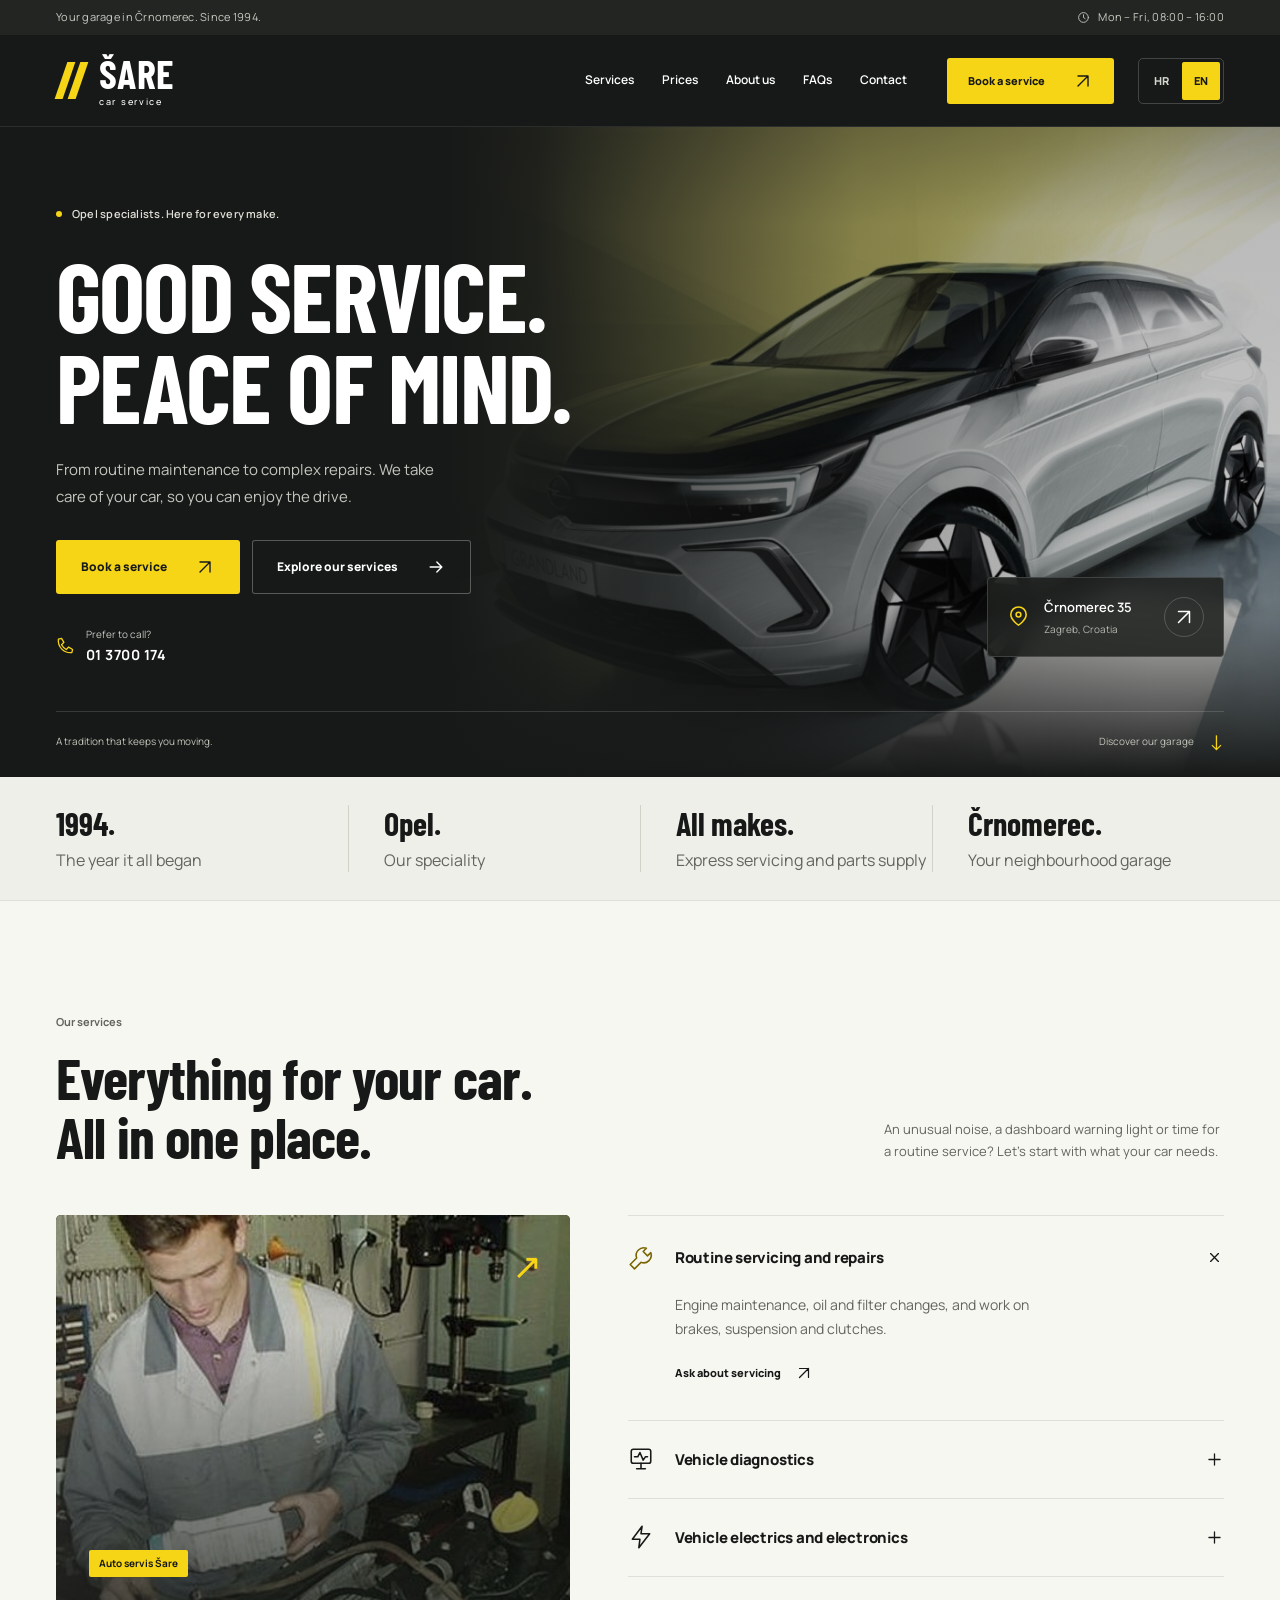
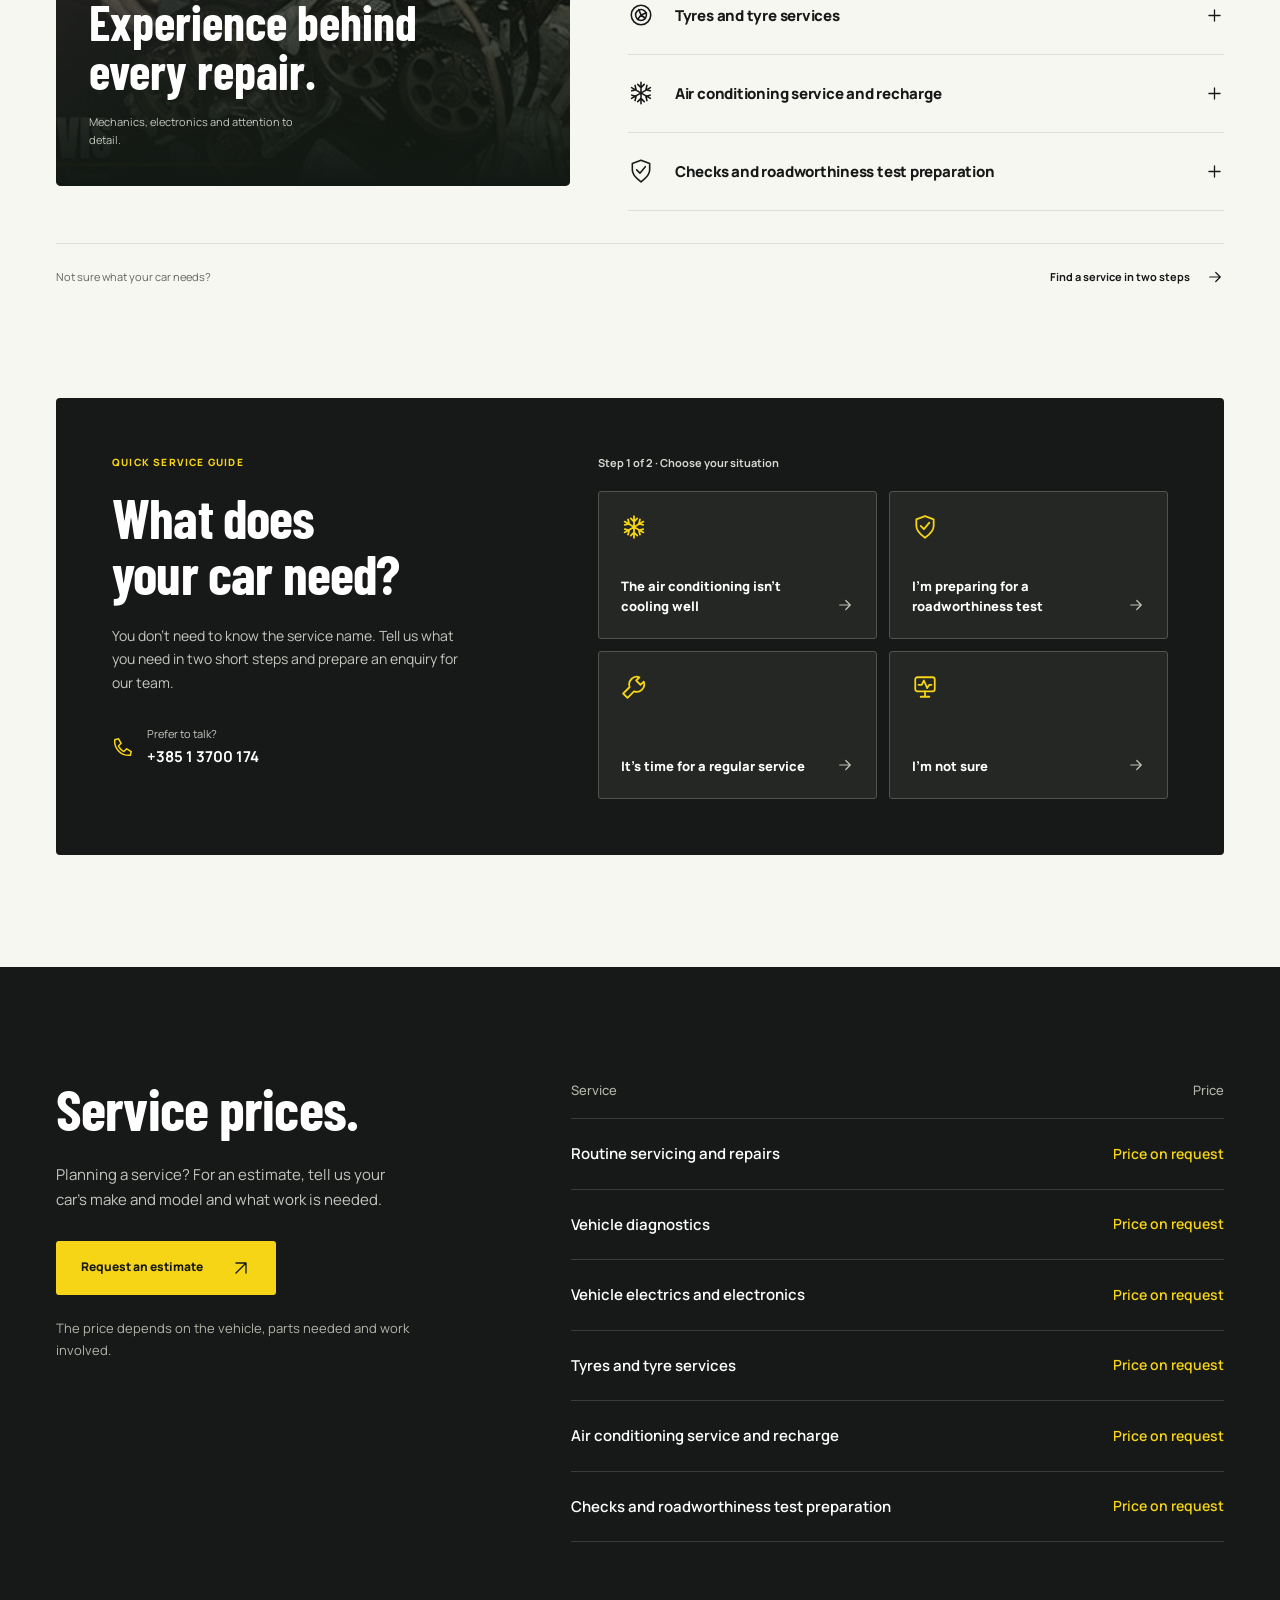
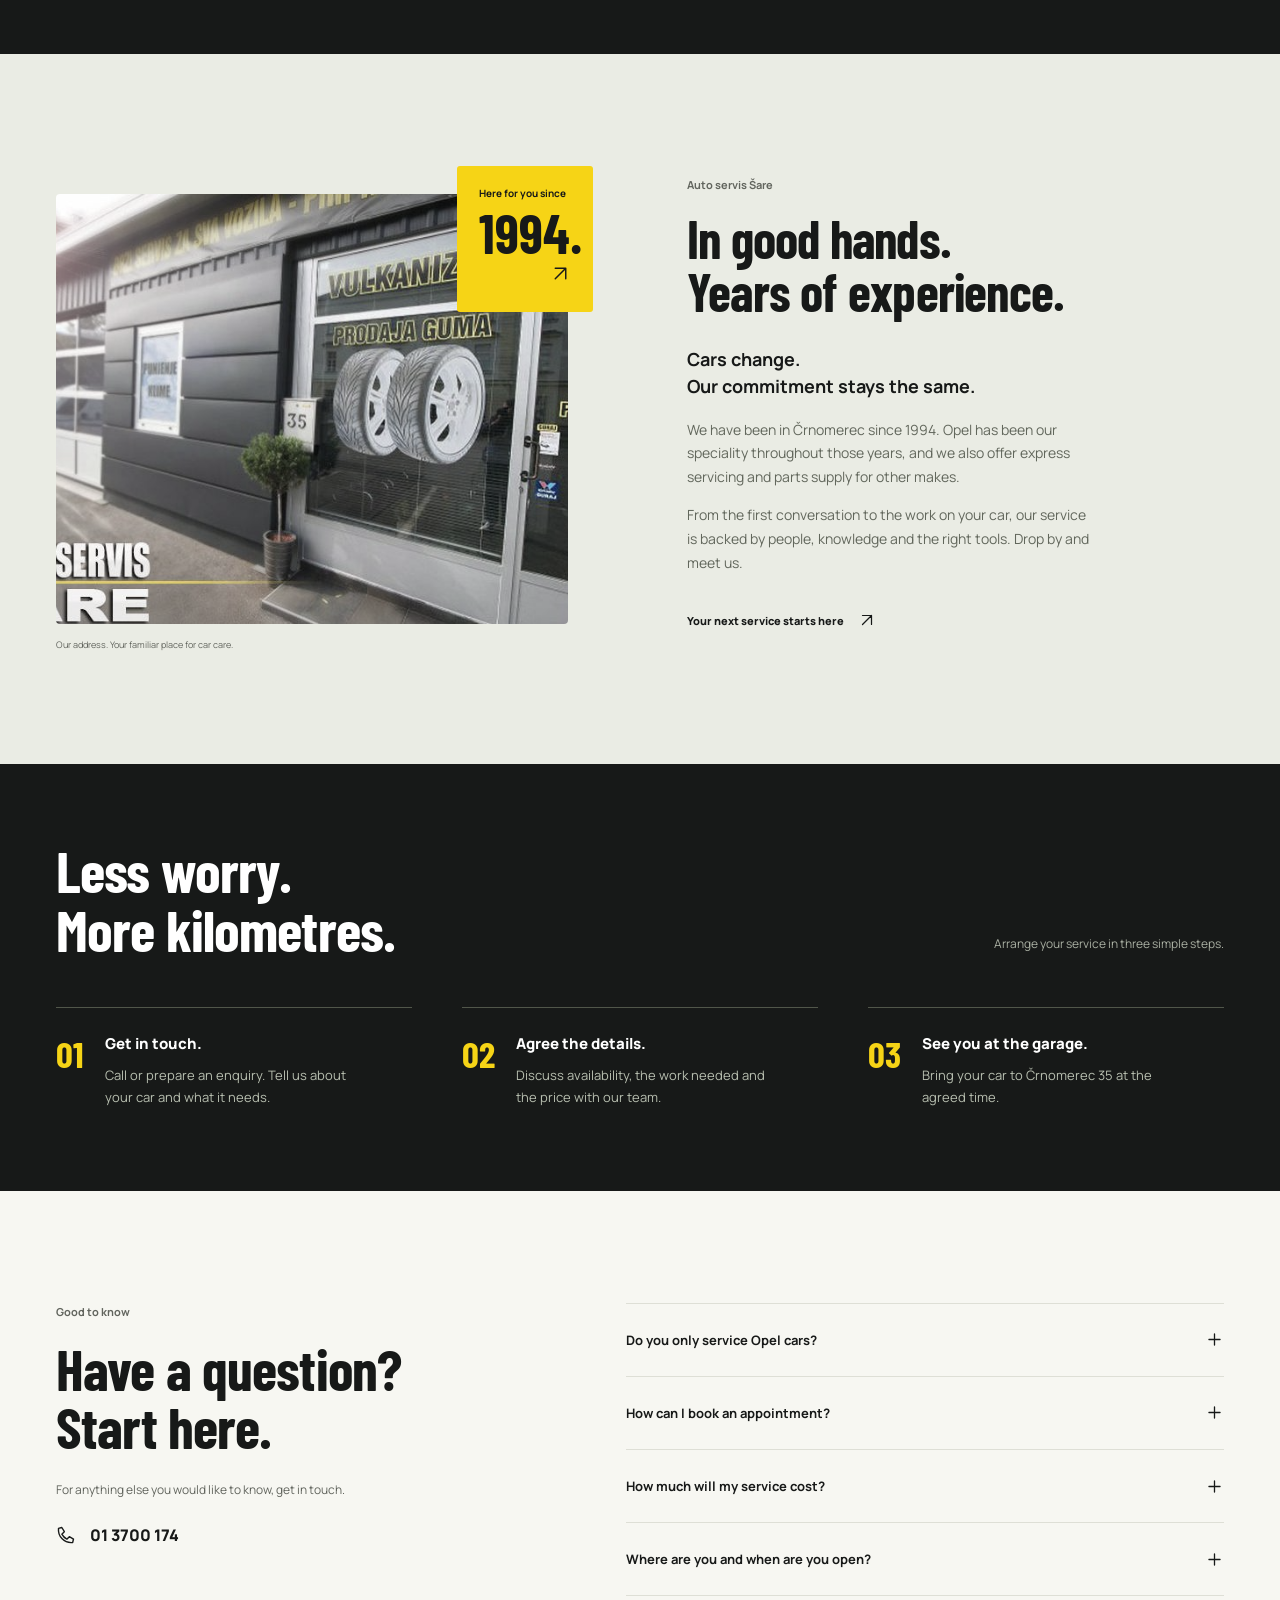
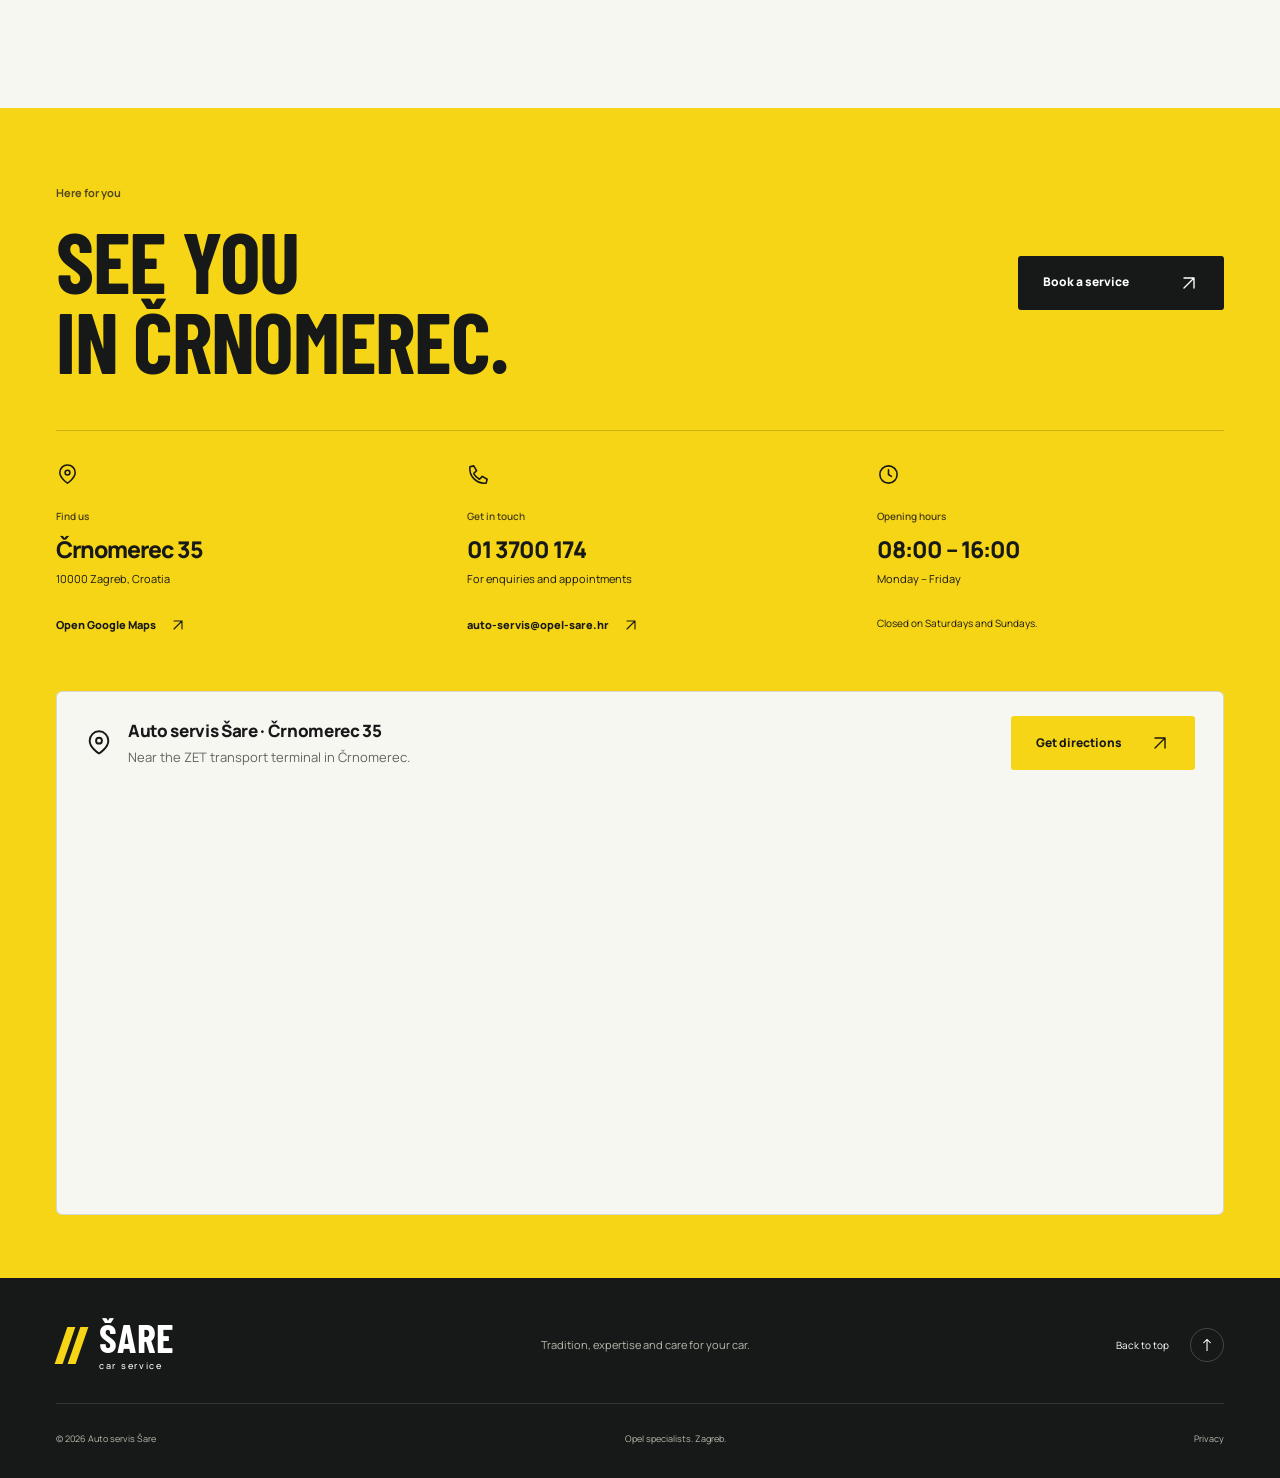
==== commit 543e65bd: "Add additional questions to ask clients to easier request a service" ====
--- a/en/index.html
+++ b/en/index.html
@@ -454,13 +454,161 @@
           </div>
           <div class="services-note">
             <span>Not sure what your car needs?</span
-            ><a href="tel:+38513700174"
+            ><a href="#vodic" data-guide-link hidden
+              >Find a service in two steps<svg class="icon" aria-hidden="true">
+                <use href="#i-arrow" /></svg></a
+            ><a href="tel:+38513700174" data-guide-fallback
               >Tell us about the problem. We’re here to help.<svg
                 class="icon"
                 aria-hidden="true"
               >
                 <use href="#i-arrow" /></svg
             ></a>
+          </div>
+        </div>
+      </section>
+
+      <section
+        class="section guide-section"
+        id="vodic"
+        aria-labelledby="guide-title"
+        hidden
+      >
+        <div class="container">
+          <div class="guide-panel">
+            <div class="guide-intro">
+              <p class="guide-kicker">Quick service guide</p>
+              <h2 id="guide-title">What does your car need?</h2>
+              <p class="guide-description">
+                You don’t need to know the service name. Tell us what you need
+                in two short steps and prepare an enquiry for our team.
+              </p>
+              <a class="guide-phone" href="tel:+38513700174">
+                <svg class="icon" aria-hidden="true">
+                  <use href="#i-phone" />
+                </svg>
+                <span>Prefer to talk?<strong>+385 1 3700 174</strong></span>
+              </a>
+            </div>
+            <div class="guide-interaction">
+              <p class="guide-progress" id="guide-progress" aria-live="polite">
+                Step 1 of 2 · Choose your situation
+              </p>
+              <div class="guide-choices" id="guide-choices">
+                <button
+                  class="guide-choice"
+                  type="button"
+                  data-guide-situation="climate"
+                >
+                  <svg class="icon" aria-hidden="true">
+                    <use href="#i-snow" />
+                  </svg>
+                  <span>The air conditioning isn’t cooling well</span>
+                  <svg class="icon guide-choice-arrow" aria-hidden="true">
+                    <use href="#i-arrow" />
+                  </svg>
+                </button>
+                <button
+                  class="guide-choice"
+                  type="button"
+                  data-guide-situation="inspection"
+                >
+                  <svg class="icon" aria-hidden="true">
+                    <use href="#i-shield" />
+                  </svg>
+                  <span>I’m preparing for a roadworthiness test</span>
+                  <svg class="icon guide-choice-arrow" aria-hidden="true">
+                    <use href="#i-arrow" />
+                  </svg>
+                </button>
+                <button
+                  class="guide-choice"
+                  type="button"
+                  data-guide-situation="maintenance"
+                >
+                  <svg class="icon" aria-hidden="true">
+                    <use href="#i-wrench" />
+                  </svg>
+                  <span>It’s time for a regular service</span>
+                  <svg class="icon guide-choice-arrow" aria-hidden="true">
+                    <use href="#i-arrow" />
+                  </svg>
+                </button>
+                <button
+                  class="guide-choice"
+                  type="button"
+                  data-guide-situation="unsure"
+                >
+                  <svg class="icon" aria-hidden="true">
+                    <use href="#i-diagnostic" />
+                  </svg>
+                  <span>I’m not sure</span>
+                  <svg class="icon guide-choice-arrow" aria-hidden="true">
+                    <use href="#i-arrow" />
+                  </svg>
+                </button>
+              </div>
+              <div id="guide-details" hidden>
+                <button class="guide-back" id="guide-back" type="button">
+                  <span aria-hidden="true">←</span> Change situation
+                </button>
+                <p class="guide-selection" id="guide-selection"></p>
+                <form id="guide-form">
+                  <fieldset class="guide-fieldset">
+                    <legend id="guide-question" tabindex="-1"></legend>
+                    <div class="guide-answers" id="guide-answers"></div>
+                  </fieldset>
+                  <div class="guide-preview" id="guide-preview" hidden>
+                    <p class="guide-preview-label">In your enquiry</p>
+                    <p id="guide-summary"></p>
+                  </div>
+                  <fieldset
+                    class="guide-reuse"
+                    id="guide-reuse"
+                    hidden
+                    disabled
+                  >
+                    <legend id="guide-reuse-title" tabindex="-1">
+                      You have edited your enquiry message. Which version would
+                      you like to use?
+                    </legend>
+                    <label class="guide-answer">
+                      <input
+                        type="radio"
+                        name="guide-reuse"
+                        value="keep"
+                        required
+                      />
+                      <span>Keep my existing message</span>
+                    </label>
+                    <label class="guide-answer">
+                      <input
+                        type="radio"
+                        name="guide-reuse"
+                        value="replace"
+                        required
+                      />
+                      <span
+                        >Replace my entire message with the new summary</span
+                      >
+                    </label>
+                  </fieldset>
+                  <p class="guide-error" id="guide-error" role="alert"></p>
+                  <button
+                    class="button button-yellow guide-continue"
+                    type="submit"
+                  >
+                    Continue to enquiry
+                    <svg class="icon" aria-hidden="true">
+                      <use href="#i-up-right" />
+                    </svg>
+                  </button>
+                  <p class="guide-note">
+                    You can review and edit your enquiry before sending it.
+                  </p>
+                </form>
+              </div>
+            </div>
           </div>
         </div>
       </section>
--- a/styles.css
+++ b/styles.css
@@ -741,6 +741,243 @@
   height: 18px;
 }
 
+.section.guide-section {
+  padding-top: 0;
+}
+.guide-panel {
+  display: grid;
+  grid-template-columns: 0.85fr 1.15fr;
+  align-items: start;
+  gap: 64px;
+  padding: 56px;
+  border-radius: 4px;
+  background: var(--ink);
+  color: var(--white);
+}
+.guide-panel :focus-visible,
+.guide-fieldset legend:focus,
+.guide-reuse legend:focus {
+  outline: 3px solid var(--yellow);
+  outline-offset: 5px;
+}
+.guide-kicker {
+  margin-bottom: 18px;
+  color: var(--yellow);
+  font-size: 10px;
+  font-weight: 800;
+  letter-spacing: 0.12em;
+  text-transform: uppercase;
+}
+.guide-intro h2 {
+  max-width: 380px;
+  font-size: clamp(44px, 4.3vw, 60px);
+}
+.guide-description {
+  max-width: 350px;
+  margin-top: 22px;
+  color: #c4c7bf;
+  font-size: 14px;
+}
+.guide-phone {
+  display: inline-flex;
+  align-items: center;
+  gap: 13px;
+  margin-top: 30px;
+  min-height: 44px;
+  font-size: 11px;
+  color: #c4c7bf;
+}
+.guide-phone > .icon {
+  color: var(--yellow);
+}
+.guide-phone strong {
+  display: block;
+  color: var(--white);
+  font-size: 15px;
+}
+.guide-phone:hover strong {
+  text-decoration: underline;
+  text-underline-offset: 4px;
+}
+.guide-interaction {
+  min-width: 0;
+}
+.guide-progress {
+  margin-bottom: 18px;
+  color: #d5d7cf;
+  font-size: 11px;
+  font-weight: 700;
+}
+.guide-choices {
+  display: grid;
+  grid-template-columns: repeat(2, minmax(0, 1fr));
+  gap: 12px;
+}
+.guide-choice {
+  display: grid;
+  grid-template-columns: minmax(0, 1fr) 18px;
+  align-content: space-between;
+  gap: 24px 12px;
+  min-height: 148px;
+  padding: 22px;
+  border: 1px solid #50544c;
+  border-radius: 3px;
+  background: var(--ink-soft);
+  color: var(--white);
+  text-align: left;
+  transition:
+    background-color 0.2s,
+    border-color 0.2s;
+}
+.guide-choice > .icon:first-child {
+  grid-column: 1 / -1;
+  width: 26px;
+  height: 26px;
+  color: var(--yellow);
+}
+.guide-choice > span {
+  align-self: end;
+  font-size: 13px;
+  font-weight: 800;
+  line-height: 1.55;
+}
+.guide-choice .guide-choice-arrow {
+  align-self: end;
+  width: 18px;
+  height: 18px;
+  margin-bottom: 2px;
+  color: #bec3b6;
+}
+.guide-choice:hover {
+  border-color: var(--yellow);
+  background: #30352d;
+}
+.guide-back {
+  display: inline-flex;
+  align-items: center;
+  gap: 10px;
+  min-height: 44px;
+  margin-top: -10px;
+  margin-bottom: 12px;
+  padding: 0;
+  background: none;
+  color: #d5d7cf;
+  font-size: 11px;
+  font-weight: 700;
+}
+.guide-back:hover {
+  color: var(--yellow);
+}
+.guide-selection {
+  margin-bottom: 10px;
+  color: var(--yellow);
+  font-size: 11px;
+  font-weight: 800;
+}
+.guide-fieldset {
+  min-width: 0;
+  margin: 0;
+  padding: 0;
+  border: 0;
+}
+.guide-fieldset legend {
+  padding: 0;
+  font-size: 19px;
+  font-weight: 800;
+  line-height: 1.5;
+}
+.guide-answers {
+  display: grid;
+  gap: 10px;
+  margin-top: 20px;
+}
+.guide-panel .guide-answer {
+  display: flex;
+  align-items: center;
+  gap: 12px;
+  min-height: 52px;
+  margin: 0;
+  padding: 13px 16px;
+  border: 1px solid #50544c;
+  border-radius: 3px;
+  background: var(--ink-soft);
+  cursor: pointer;
+}
+.guide-panel .guide-answer:hover,
+.guide-panel .guide-answer:has(input:checked) {
+  border-color: var(--yellow);
+  background: #30352d;
+}
+.guide-panel .guide-answer input {
+  flex: 0 0 auto;
+  width: 18px;
+  height: 18px;
+  margin: 0;
+  padding: 0;
+  accent-color: var(--yellow);
+  cursor: pointer;
+}
+.guide-panel .guide-answer span {
+  color: var(--white);
+  font-size: 12px;
+  font-weight: 600;
+  line-height: 1.6;
+}
+.guide-preview {
+  margin-top: 20px;
+  padding: 15px 18px;
+  border-left: 2px solid var(--yellow);
+  background: #ffffff08;
+}
+.guide-preview-label {
+  margin-bottom: 6px;
+  color: #c4c7bf;
+  font-size: 10px;
+  font-weight: 800;
+}
+.guide-reuse {
+  min-width: 0;
+  margin: 24px 0 0;
+  padding: 18px 0 0;
+  border: 0;
+  border-top: 1px solid #50544c;
+}
+.guide-reuse legend {
+  float: left;
+  width: 100%;
+  margin-bottom: 14px;
+  padding: 0;
+  font-size: 13px;
+  font-weight: 800;
+  line-height: 1.65;
+}
+.guide-reuse .guide-answer {
+  clear: both;
+  margin-top: 10px;
+}
+#guide-summary {
+  white-space: pre-line;
+  overflow-wrap: anywhere;
+  font-size: 12px;
+  line-height: 1.75;
+}
+.guide-error {
+  margin-top: 16px;
+  color: #ffbdb3;
+  font-size: 12px;
+}
+.guide-error:empty {
+  display: none;
+}
+.guide-continue {
+  margin-top: 22px;
+}
+.guide-note {
+  margin-top: 12px;
+  color: #c4c7bf;
+  font-size: 10px;
+}
+
 .pricing-section {
   background: var(--ink);
   color: var(--white);
@@ -2306,6 +2543,76 @@
     font-size: 12px;
   }
 }
+@media (max-width: 999px) {
+  .guide-panel {
+    gap: 36px;
+    padding: 36px;
+    grid-template-columns: 0.85fr 1.15fr;
+  }
+  .guide-choices {
+    grid-template-columns: 1fr;
+  }
+  .guide-choice {
+    grid-template-columns: 26px minmax(0, 1fr) 18px;
+    align-items: center;
+    align-content: center;
+    min-height: 76px;
+    gap: 14px;
+    padding: 18px;
+  }
+  .guide-choice > .icon:first-child {
+    grid-column: auto;
+  }
+  .guide-choice > span,
+  .guide-choice .guide-choice-arrow {
+    align-self: center;
+  }
+  .guide-choice .guide-choice-arrow {
+    margin-bottom: 0;
+  }
+}
+@media (max-width: 699px) {
+  .guide-panel {
+    grid-template-columns: 1fr;
+    gap: 28px;
+    padding: 28px 22px;
+  }
+  .guide-intro h2 {
+    max-width: 300px;
+    font-size: 44px;
+  }
+  .guide-kicker {
+    margin-bottom: 14px;
+  }
+  .guide-description {
+    margin-top: 18px;
+    font-size: 13px;
+  }
+  .guide-phone {
+    margin-top: 20px;
+  }
+  .guide-interaction {
+    padding-top: 25px;
+    border-top: 1px solid #50544c;
+  }
+  .guide-choice {
+    padding: 16px 14px;
+  }
+  .guide-choice > span {
+    font-size: 12px;
+  }
+  .guide-fieldset legend {
+    font-size: 17px;
+  }
+  .guide-panel .guide-answer {
+    padding: 12px;
+  }
+  .guide-continue {
+    width: 100%;
+    gap: 16px;
+    padding-inline: 18px;
+  }
+}
 @media (prefers-reduced-motion: reduce) {
   html {
     scroll-behavior: auto;
